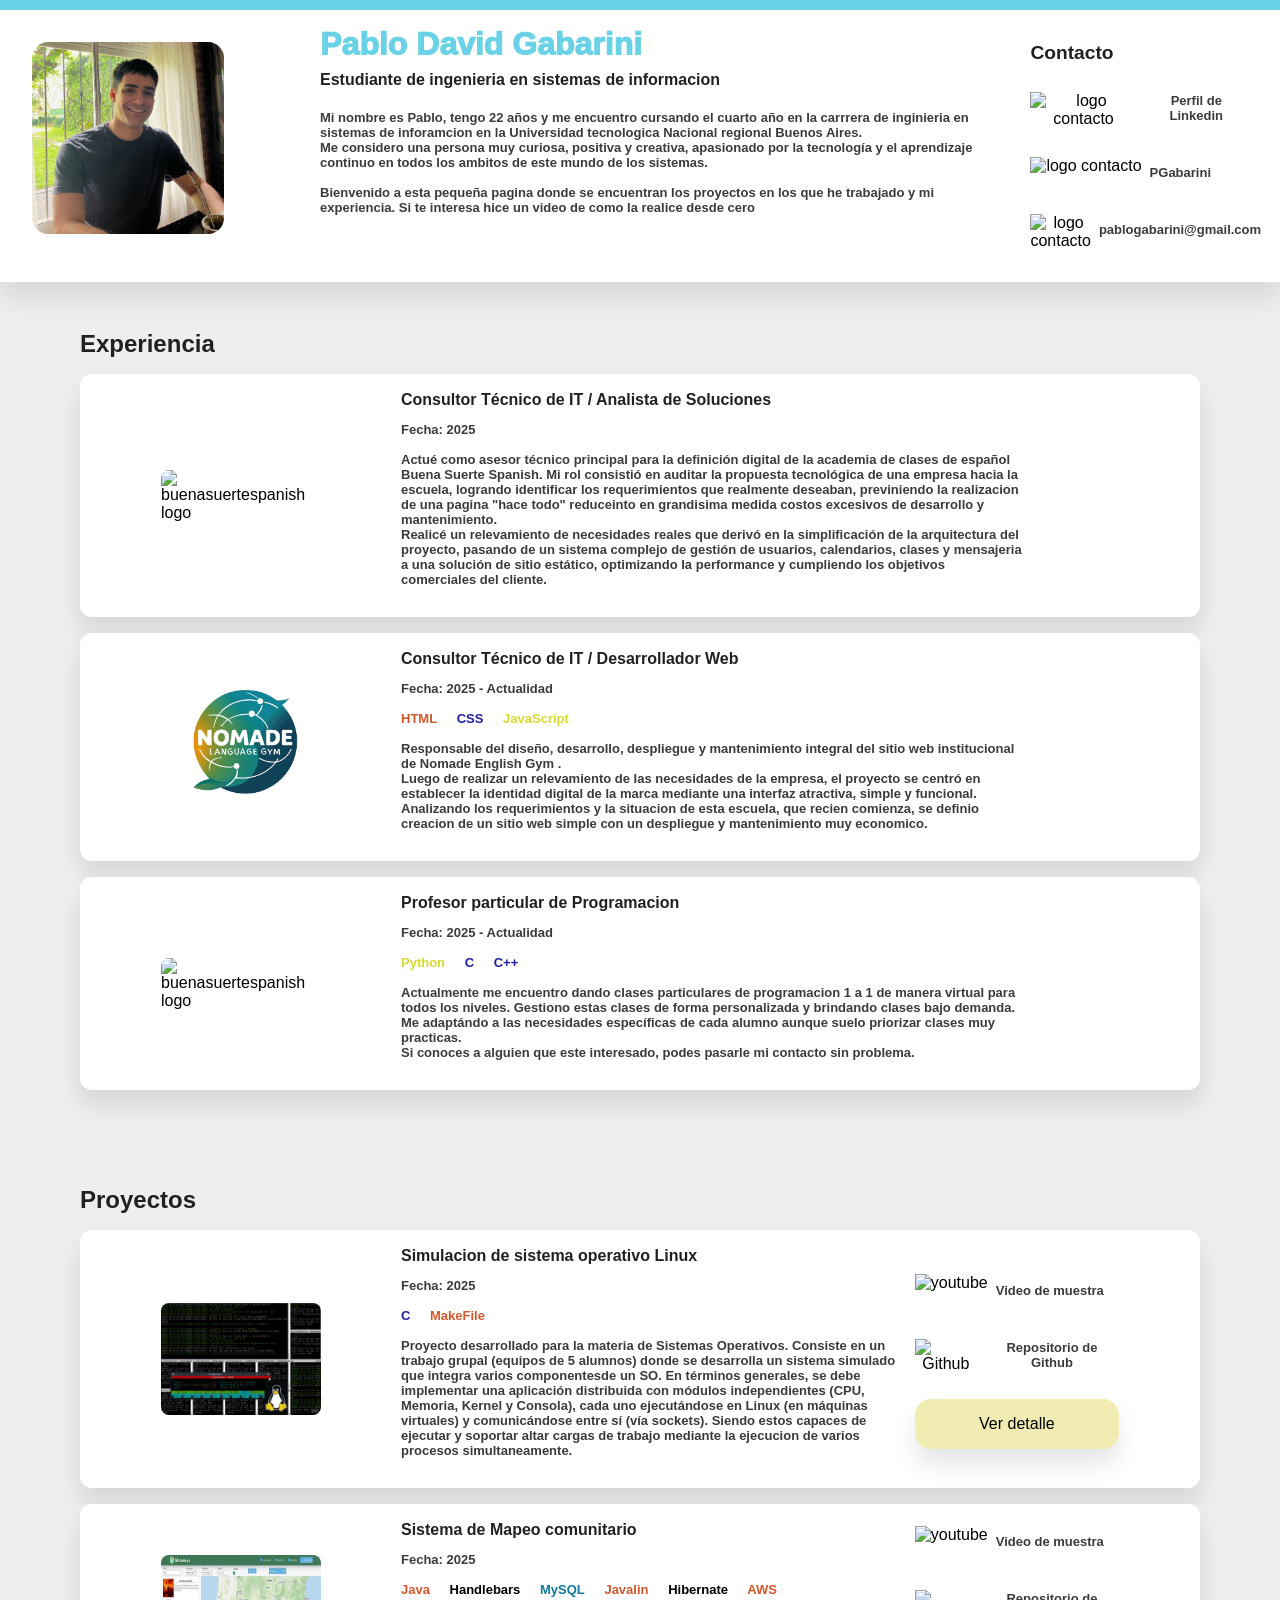
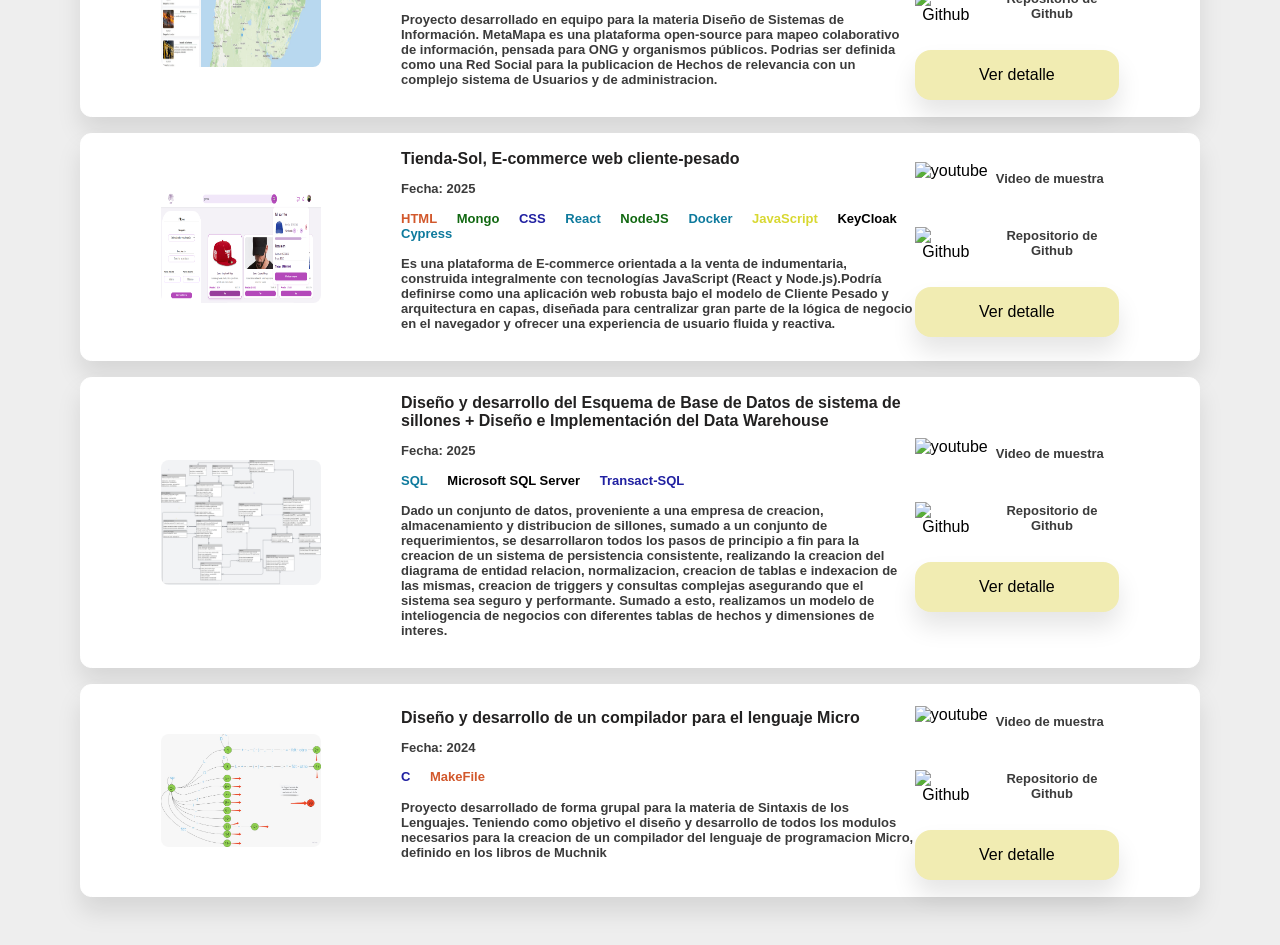
==== index.html @ 058bec2d "Mejora modal" ====
<!DOCTYPE html>
<html lang="es">

<head>
    <title>Pablo Gabarini personal page</title>
    <meta charset="UTF-8">
    <meta name="viewport" content="width=device-width, initial-scale=1.0">
    <link rel="stylesheet" href="css/global.css">
    <link rel="stylesheet" href="css/index.css">
    <script src="js/app.js"></script>
</head>
<body>

<header class="header">
    <div class="informacion-Personal">
        <div class="img-info-container">

            <div class="img-container">
                <img src="imagenes/perfil.jpeg" alt="Foto de perfil">
            </div>

            <div class="Nombre-descripcion">
                <h1>Pablo David Gabarini</h1>
                <h2>Estudiante de ingenieria en sistemas de informacion</h2>
                <p>
                    Mi nombre es Pablo, tengo 22 años y me encuentro cursando el
                    cuarto año en la carrrera de inginieria en
                    sistemas de inforamcion en la <a href="https://frba.utn.edu.ar/" target="_blank"><b>Universidad
                    tecnologica Nacional regional Buenos
                    Aires.</b></a> 
                    <br> 
                    Me considero una persona muy curiosa, positiva y creativa, 
                    apasionado por la tecnología y el aprendizaje continuo en todos los ambitos de este mundo de los sistemas.
                    <br><br>
                    Bienvenido a esta pequeña pagina donde se encuentran los proyectos en los que he trabajado y mi experiencia.
                    Si te interesa hice <a href="" target="_blank"><b>un video</b></a> de como la realice desde cero

                </p>
            </div>

        </div>


        <div class="contactos-container">
            <h2>Contacto</h2>
            <a class="contacto" href="https://www.linkedin.com/in/pablo-david-gabarini-304082324/" target="_blank">
                <img src="https://cdn-icons-png.flaticon.com/128/3536/3536505.png" alt="logo contacto">
                <p>Perfil de Linkedin</p>
            </a>

            <a class="contacto" href="https://github.com/PGabarini" target="_blank">
                <img src="https://cdn-icons-png.flaticon.com/128/5968/5968866.png" alt="logo contacto">
                <p>PGabarini</p>
            </a>

            <a class="contacto" href="">
                <img src="https://cdn-icons-png.flaticon.com/128/15047/15047587.png" alt="logo contacto">
                <p>pablogabarini@gmail.com</p>
            </a>

        </div>
    </div>
</header>

<main class="main-content">
    <section class="seccionPrincipal experiencia">
        <h1>Experiencia</h1>
        <div class="card experiencia">
            <div class="img-info-container">
                <div class="img-empresa">
                    <img src="https://buenasuertespanish.com/wp-content/uploads/2023/09/logo.fw_.png" alt="buenasuertespanish logo">
                </div>

                <div class="descripcion-container">
                    <h2>Consultor Técnico de IT / Analista de Soluciones</h2>
                    <p> Fecha: 2025
                        <br><br>
                        Actué como asesor técnico principal para la definición digital de la academia de clases de español 
                        <a href="https://buenasuertespanish.com/" target="_blank"><b>Buena Suerte Spanish. </b></a>
                        Mi rol consistió en auditar la propuesta tecnológica de una empresa hacia la escuela, logrando identificar los requerimientos
                        que realmente deseaban, previniendo la realizacion de una pagina "hace todo" reduceinto en grandisima medida
                        costos excesivos de desarrollo y mantenimiento.<br> Realicé un relevamiento de necesidades reales 
                        que derivó en la simplificación de la arquitectura del proyecto, pasando de un sistema complejo de gestión de usuarios,
                        calendarios, clases y mensajeria a una solución de sitio estático, optimizando la performance y cumpliendo los objetivos comerciales del cliente. 
                        </p>
                </div>
            </div>


        </div>

        <div class="card experiencia">
            <div class="img-info-container nomade">
                <div class="img-empresa nomade">
                    <img src="imagenes/nomadeLogo.png" alt="nomade logo">
                </div>

                <div class="descripcion-container">
                    <h2>Consultor Técnico de IT / Desarrollador Web</h2>
                    <p> Fecha: 2025 - Actualidad
                        <br><br>
                        <span class="tecnologia naranja" >HTML</span> <span class="tecnologia azul">CSS</span> <span class="tecnologia amarillo">JavaScript</span> 
                        <br><br>
                        Responsable del diseño, desarrollo, despliegue y mantenimiento integral del sitio web institucional de <a href="https://nomade-englishgym.netlify.app/" target="_blank"><b>Nomade English Gym </b></a>.
                        <br>
                        Luego de realizar un relevamiento de las necesidades de la empresa,
                        el proyecto se centró en establecer 
                        la identidad digital de la marca mediante una interfaz atractiva, simple y funcional. Analizando los requerimientos y la situacion
                        de esta escuela, que recien comienza, se definio
                        creacion de un sitio web simple con un despliegue y mantenimiento muy economico.
                        </p>
                </div>
            </div>

        </div>

        <div class="card experiencia">
            <div class="img-info-container">
                <div class="img-empresa">
                    <img src="https://img.freepik.com/free-vector/hand-drawn-black-teacher-clipart-illustration_23-2150923186.jpg?t=st=1767480767~exp=1767484367~hmac=d495eef5b57387b674dc934740d35c6336916a4f46887aaea78e13482804bb9d" alt="buenasuertespanish logo">
                </div>

                <div class="descripcion-container">
                    <h2>Profesor particular de Programacion</h2>
                    <p>Fecha: 2025 - Actualidad
                        <br><br>
                        <span class="tecnologia amarillo" >Python</span> <span  class="tecnologia azul">C</span> <span  class="tecnologia azul">C++</span> 
                        <br><br>
                        Actualmente me encuentro dando clases particulares de programacion 1 a 1 de manera virtual para todos los niveles.
                        Gestiono estas clases de forma personalizada y brindando clases bajo demanda. Me adaptándo a 
                        las necesidades específicas de cada alumno aunque suelo priorizar clases muy practicas.
                        <br>
                        Si conoces a alguien que este interesado, podes pasarle mi contacto sin problema.
                    </p>
                </div>
            </div>

        </div>
    </section>


    <section class="seccionPrincipal proyectos">
        <h1>Proyectos</h1>
        <div class="card ">
            <div class="img-info-container proyecto">
                <div class="img-empresa soo">
                    <img class="proyecto-img"  src="imagenes/soo.png" alt="soo logo">
                </div>

                <div class="descripcion-container">
                    <h2>Simulacion de sistema operativo Linux</h2>
                    <p>Fecha: 2025 
                        <br><br>
                        <span class="tecnologia azul" >C</span> <span  class="tecnologia naranja">MakeFile</span>
                        <br><br>
                        Proyecto desarrollado para la materia de Sistemas Operativos. Consiste en un trabajo grupal (equipos de 5 alumnos) 
                        donde se desarrolla un sistema simulado que integra varios componentesde un SO. En términos generales, 
                        se debe implementar una aplicación distribuida con módulos independientes (CPU, Memoria, Kernel y Consola),
                        cada uno ejecutándose en Linux (en máquinas virtuales) y comunicándose entre sí (vía sockets). Siendo estos capaces de ejecutar 
                        y soportar altar cargas de trabajo mediante la ejecucion de varios procesos simultaneamente.
                    </p>
                </div>
            </div>

            <div class="info-extra">

                <a class="contacto noListo">
                    <img src="https://cdn-icons-png.flaticon.com/128/3938/3938026.png" alt="youtube">
                    <p>Video de muestra</p>
                </a>

                <a class="contacto" href="https://github.com/PGabarini/Proyecto-de-Sistemas-Operativos" target="_blank">
                    <img src="https://cdn-icons-png.flaticon.com/128/5968/5968866.png" alt="Github">
                    <p>Repositorio de Github</p>
                </a>

                <a class="boton ver-mas" id="detalle-so">
                    Ver detalle
                </a>
            </div>
        </div>
        <div class="modal so" id="modal-so" >
            <div class="modal-contenedor">

                <div class="titulo-info">
                    <h1>Soo</h1>
                    <p>
                        Proyecto desarrollado en equipo para la materia Diseño de Sistemas de Información. 
                        MetaMapa es una plataforma open-source para mapeo colaborativo de información, pensada para ONG y organismos públicos.
                        Podrias ser definida como una Red Social para la publicacion de Hechos de relevancia con un complejo sistema de Usuarios y de administracion.
                    </p>
                </div>
                
                <div class="contactos-container integrantes">
                    <h2>Integrantes</h2>
                    <a class="contacto" href="https://www.linkedin.com/in/pablo-david-gabarini-304082324/" target="_blank">
                        <img src="https://cdn-icons-png.flaticon.com/128/3536/3536505.png" alt="logo contacto">
                        <p>Perfil de Linkedin</p>
                    </a>
                        <a class="contacto" href="https://www.linkedin.com/in/pablo-david-gabarini-304082324/" target="_blank">
                        <img src="https://cdn-icons-png.flaticon.com/128/3536/3536505.png" alt="logo contacto">
                        <p>Perfil de Linkedin</p>
                    </a>
                        <a class="contacto" href="https://www.linkedin.com/in/pablo-david-gabarini-304082324/" target="_blank">
                        <img src="https://cdn-icons-png.flaticon.com/128/3536/3536505.png" alt="logo contacto">
                        <p>Perfil de Linkedin</p>
                    </a>
                </div>    
            </div>
        </div>



        <div class="card ">
            <div class="img-info-container proyecto">
                <div class="img-empresa metamapa">
                    <img class="proyecto-img"  src="imagenes/metamapa.png" alt="metamapa logo">
                </div>

                <div class="descripcion-container">
                    <h2>Sistema de Mapeo comunitario</h2>
                    <p>Fecha: 2025 
                        <br><br>
                        <span class="tecnologia naranja" >Java</span> <span  class="tecnologia negro">Handlebars</span>
                        <span  class="tecnologia celeste">MySQL</span> <span  class="tecnologia naranja">Javalin</span>
                        <span  class="tecnologia negro">Hibernate</span> <span  class="tecnologia  naranja">AWS</span>
                        <br><br>
                        Proyecto desarrollado en equipo para la materia Diseño de Sistemas de Información. 
                        MetaMapa es una plataforma open-source para mapeo colaborativo de información, pensada para ONG y organismos públicos.
                        Podrias ser definida como una Red Social para la publicacion de Hechos de relevancia con un complejo sistema de Usuarios y de administracion.
                    </p>
                </div>
            </div>

            <div class="info-extra">

                <a class="contacto noListo">
                    <img src="https://cdn-icons-png.flaticon.com/128/3938/3938026.png" alt="youtube">
                    <p>Video de muestra</p>
                </a>

                <a class="contacto" href="https://github.com/PGabarini/Metamapa-Sistema-de-mapeo-comunitario" target="_blank">
                    <img src="https://cdn-icons-png.flaticon.com/128/5968/5968866.png" alt="Github">
                    <p>Repositorio de Github</p>
                </a>

                <a class="boton ver-mas" id="detalle-metamapa">
                    Ver detalle
                </a>
            </div>

        </div>
        <div class="modal metamapa" id="modal-metamapa" >
            <div class="modal-contenedor">

                <div class="titulo-info">
                    <h1>Sistema de Mapeo comunitario</h1>
                    <p>Mi aporte principal fue:</p>

                        <ul class="lista-puntos">
                            <li>Modelado del módulo de estadísticas basado en Domain-Driven Design...</li>
                            <li>Diseño conceptual del sistema y participación activa...</li>
                            <li>Implementación de vistas de estadísticas...</li>
                            <li>Diseño manual del esquema de autenticación...</li>
                            <li>Definición de rutas REST y criterios...</li>
                        </ul>
                </div>
                
                <div class="contactos-container integrantes">
                    <h2>Integrantes</h2>
                    <a class="contacto" href="https://www.linkedin.com/in/pablo-david-gabarini-304082324/" target="_blank">
                        <img src="https://cdn-icons-png.flaticon.com/128/3536/3536505.png" alt="logo contacto">
                        <p>Perfil de Linkedin</p>
                    </a>
                        <a class="contacto" href="https://www.linkedin.com/in/pablo-david-gabarini-304082324/" target="_blank">
                        <img src="https://cdn-icons-png.flaticon.com/128/3536/3536505.png" alt="logo contacto">
                        <p>Perfil de Linkedin</p>
                    </a>
                        <a class="contacto" href="https://www.linkedin.com/in/pablo-david-gabarini-304082324/" target="_blank">
                        <img src="https://cdn-icons-png.flaticon.com/128/3536/3536505.png" alt="logo contacto">
                        <p>Perfil de Linkedin</p>
                    </a>
                </div>    
            </div>
        </div>


        <div class="card ">
            <div class="img-info-container proyecto">
                <div class="img-empresa tiendasol">
                    <img class="proyecto-img"  src="imagenes/tiendasol.png" alt="tiendasol logo">
                </div>

                <div class="descripcion-container">
                    <h2>Tienda-Sol, E-commerce web cliente-pesado</h2>
                        <p>Fecha: 2025 
                        <br><br>
                        <span class="tecnologia naranja" >HTML</span> <span  class="tecnologia verde">Mongo</span>
                        <span  class="tecnologia azul">CSS</span> <span  class="tecnologia celeste">React</span>
                        <span  class="tecnologia verde">NodeJS</span> <span  class="tecnologia  celeste">Docker</span>
                        <span  class="tecnologia  amarillo">JavaScript</span> <span  class="tecnologia  negro">KeyCloak</span>
                        <span  class="tecnologia  celeste">Cypress</span>
                        <br><br>
                        Es una plataforma de E-commerce orientada a la venta de indumentaria, construida integralmente 
                        con tecnologías JavaScript (React y Node.js).Podría definirse como una aplicación web robusta bajo el 
                        modelo de Cliente Pesado y arquitectura en capas, diseñada para centralizar gran parte de la lógica de 
                        negocio en el navegador y ofrecer una experiencia de usuario fluida y reactiva.
                    </p>
                </div>
            </div>

            <div class="info-extra">

                <a class="contacto noListo">
                    <img src="https://cdn-icons-png.flaticon.com/128/3938/3938026.png" alt="youtube">
                    <p>Video de muestra</p>
                </a>

                <a class="contacto" href="https://github.com/PGabarini/Tienda-Sol-E-commerce" target="_blank">
                    <img src="https://cdn-icons-png.flaticon.com/128/5968/5968866.png" alt="Github">
                    <p>Repositorio de Github</p>
                </a>

                <a class="boton ver-mas" id="detalle-sol">
                    Ver detalle
                </a>
            </div>
        </div>
        <div class="modal sol" id="modal-sol" >
            <div class="modal-contenedor">

                <div class="titulo-info">
                    <h1>E-commerce</h1>
                    <p>
                        Proyecto desarrollado en equipo para la materia Diseño de Sistemas de Información. 
                        MetaMapa es una plataforma open-source para mapeo colaborativo de información, pensada para ONG y organismos públicos.
                        Podrias ser definida como una Red Social para la publicacion de Hechos de relevancia con un complejo sistema de Usuarios y de administracion.
                    </p>
                </div>
                
                <div class="contactos-container integrantes">
                    <h2>Integrantes</h2>
                    <a class="contacto" href="https://www.linkedin.com/in/pablo-david-gabarini-304082324/" target="_blank">
                        <img src="https://cdn-icons-png.flaticon.com/128/3536/3536505.png" alt="logo contacto">
                        <p>Perfil de Linkedin</p>
                    </a>
                        <a class="contacto" href="https://www.linkedin.com/in/pablo-david-gabarini-304082324/" target="_blank">
                        <img src="https://cdn-icons-png.flaticon.com/128/3536/3536505.png" alt="logo contacto">
                        <p>Perfil de Linkedin</p>
                    </a>
                        <a class="contacto" href="https://www.linkedin.com/in/pablo-david-gabarini-304082324/" target="_blank">
                        <img src="https://cdn-icons-png.flaticon.com/128/3536/3536505.png" alt="logo contacto">
                        <p>Perfil de Linkedin</p>
                    </a>
                </div>    
            </div>
        </div>




        <div class="card ">
            <div class="img-info-container proyecto">
                <div class="img-empresa sillonessql">
                    <img class="proyecto-img"  src="imagenes/sillonessql.jpg" alt="sillonessql logo">
                </div>

                <div class="descripcion-container">
                    <h2>Diseño y desarrollo del Esquema de Base de Datos de sistema de sillones + Diseño e Implementación del Data Warehouse</h2>
                    <p>Fecha: 2025 
                        <br><br>
                        <span class="tecnologia celeste" >SQL</span> <span  class="tecnologia negro">Microsoft SQL Server</span>
                        <span  class="tecnologia azul">Transact-SQL</span>
                        <br><br>
                        Dado un conjunto de datos, proveniente a una empresa de creacion, almacenamiento y distribucion de sillones,
                        sumado a un conjunto de requerimientos, se desarrollaron todos los pasos de principio a fin para la 
                        creacion de un sistema de persistencia consistente, realizando la creacion del diagrama de entidad relacion, 
                        normalizacion, creacion de tablas e indexacion de las mismas, creacion de triggers y consultas complejas
                        asegurando que el sistema sea seguro y performante. Sumado a esto, realizamos un modelo de inteliogencia
                        de negocios con diferentes tablas de hechos y dimensiones de interes.
                    </p>
                </div>
            </div>

            <div class="info-extra">

                <a class="contacto noListo">
                    <img src="https://cdn-icons-png.flaticon.com/128/3938/3938026.png" alt="youtube">
                    <p>Video de muestra</p>
                </a>

                <a class="contacto" href="https://github.com/PGabarini/Sistema-de-sillones" target="_blank">
                    <img src="https://cdn-icons-png.flaticon.com/128/5968/5968866.png" alt="Github">
                    <p>Repositorio de Github</p>
                </a>

                <a class="boton ver-mas" id="detalle-sql">
                    Ver detalle
                </a>
            </div>
        </div>
        <div class="modal sql" id="modal-sql" >
            <div class="modal-contenedor">

                <div class="titulo-info">
                    <h1>Sql</h1>
                    <p>
                        Proyecto desarrollado en equipo para la materia Diseño de Sistemas de Información. 
                        MetaMapa es una plataforma open-source para mapeo colaborativo de información, pensada para ONG y organismos públicos.
                        Podrias ser definida como una Red Social para la publicacion de Hechos de relevancia con un complejo sistema de Usuarios y de administracion.
                    </p>
                </div>
                
                <div class="contactos-container integrantes">
                    <h2>Integrantes</h2>
                    <a class="contacto" href="https://www.linkedin.com/in/pablo-david-gabarini-304082324/" target="_blank">
                        <img src="https://cdn-icons-png.flaticon.com/128/3536/3536505.png" alt="logo contacto">
                        <p>Perfil de Linkedin</p>
                    </a>
                        <a class="contacto" href="https://www.linkedin.com/in/pablo-david-gabarini-304082324/" target="_blank">
                        <img src="https://cdn-icons-png.flaticon.com/128/3536/3536505.png" alt="logo contacto">
                        <p>Perfil de Linkedin</p>
                    </a>
                        <a class="contacto" href="https://www.linkedin.com/in/pablo-david-gabarini-304082324/" target="_blank">
                        <img src="https://cdn-icons-png.flaticon.com/128/3536/3536505.png" alt="logo contacto">
                        <p>Perfil de Linkedin</p>
                    </a>
                </div>    
            </div>
        </div>





        <div class="card ">
            <div class="img-info-container proyecto">
                <div class="img-empresa micro">
                    <img class="proyecto-img" src="imagenes/micro.png" alt="micro logo">
                </div>

                <div class="descripcion-container">
                    <h2>Diseño y desarrollo de un compilador para el lenguaje Micro</h2>
                    <p>Fecha: 2024 
                        <br><br>
                        <span class="tecnologia azul" >C</span> <span  class="tecnologia naranja">MakeFile</span>
                        <br><br>
                        Proyecto desarrollado de forma grupal para la materia de Sintaxis de los Lenguajes.
                        Teniendo como objetivo el diseño y desarrollo de todos los modulos necesarios para la creacion 
                        de un compilador del lenguaje de programacion Micro, definido en los libros de Muchnik 
                    </p>
                </div>
            </div>

            <div class="info-extra">

                <a class="contacto noListo">
                    <img src="https://cdn-icons-png.flaticon.com/128/3938/3938026.png" alt="youtube">
                    <p>Video de muestra</p>
                </a>

                <a class="contacto" href="https://github.com/PGabarini/Compilador-de-Micro-en-C" target="_blank">
                    <img src="https://cdn-icons-png.flaticon.com/128/5968/5968866.png" alt="Github">
                    <p>Repositorio de Github</p>
                </a>

                <a class="boton ver-mas" id="detalle-micro">
                    Ver detalle
                </a>
            </div>
        </div>
        <div class="modal micro" id="modal-micro" >
            <div class="modal-contenedor">

                <div class="titulo-info">
                    <h1>Micro</h1>
                    <p>
                        Proyecto desarrollado en equipo para la materia Diseño de Sistemas de Información. 
                        MetaMapa es una plataforma open-source para mapeo colaborativo de información, pensada para ONG y organismos públicos.
                        Podrias ser definida como una Red Social para la publicacion de Hechos de relevancia con un complejo sistema de Usuarios y de administracion.
                    </p>
                </div>
                
                <div class="contactos-container integrantes">
                    <h2>Integrantes</h2>
                    <a class="contacto" href="https://www.linkedin.com/in/pablo-david-gabarini-304082324/" target="_blank">
                        <img src="https://cdn-icons-png.flaticon.com/128/3536/3536505.png" alt="logo contacto">
                        <p>Perfil de Linkedin</p>
                    </a>
                        <a class="contacto" href="https://www.linkedin.com/in/pablo-david-gabarini-304082324/" target="_blank">
                        <img src="https://cdn-icons-png.flaticon.com/128/3536/3536505.png" alt="logo contacto">
                        <p>Perfil de Linkedin</p>
                    </a>
                        <a class="contacto" href="https://www.linkedin.com/in/pablo-david-gabarini-304082324/" target="_blank">
                        <img src="https://cdn-icons-png.flaticon.com/128/3536/3536505.png" alt="logo contacto">
                        <p>Perfil de Linkedin</p>
                    </a>
                </div>    
            </div>
        </div>
        



        
    </section>
    <div id="mensajeNoListo">
        <img src="https://cdn-icons-png.flaticon.com/128/9841/9841569.png" alt="no listo img">
        <p>Este contenido todavia no esta disponible</p>
    </div>
</main>
</body>
</html>
---- css/global.css ----
:root{

    --color-principal:  #69d2e7;
    --color-secundario:  #aecbff;
    --color-acento:  #f1ecb2;
    --fondo-gris:  #eeeeee;

    --letra-negra:#222121;
    --letra-clara:#3b3b3b;

    font-family: "Segoe UI", "Roboto", Helvetica, Arial, sans-serif;
}

* {
    box-sizing: border-box;
}

body{
    margin: 0;
    padding: 0;
}

p,ul{
    font-size: small;
    font-weight: 600;
    color: var(--letra-clara);
}
h2{
    font-size: medium;
}

h1, h2, h3 {
    color: var(--letra-negra);
    margin: 0;
    font-weight: 700;
}

a {
    text-decoration: none;
    color: inherit;
    box-sizing: border-box;
    cursor: pointer;
}

.boton{
    cursor: pointer;
    padding: 1rem;
    background-color: var(--color-acento);
    box-shadow: 0 15px 25px rgba(0,0,0,0.1);
    border-radius: 1rem;
    display: flex;
    justify-content: center;
    text-align: center;
    align-items: center;
}

.boton:hover , a:hover{
    transform: scale(1.03,1.03);
}

#mensajeNoListo{
    display: none;
    width: 35%;
    position: fixed;
    top: 50%;
    left: 50%;
    transform: translate(-50%,-50%);
    background-color: white;
    padding: 1rem;
    border-radius: 1.5rem;
    z-index: 1000;
    justify-content: center;
    align-items: center;
    text-align: center;
    flex-direction: row;
    gap: 2rem;
    border: 1px solid black;
    box-shadow: 0 15px 25px rgba(0,0,0,0.1);
}

#mensajeNoListo p{
    font-size: medium;
}

#mensajeNoListo img{
    height: 4rem;
    width: auto;
}

.naranja{
    color: rgb(210, 88, 44);
}

.azul{
    color: rgb(32, 32, 161);
}

.amarillo{
    color: rgb(216, 216, 49);
}

.verde{
    color: rgb(17, 104, 17);
}

.celeste{
    color: rgb(14, 122, 157);
}

.negro{
    color: black;
}

.lista-puntos {
    list-style: none; 
    padding-left: 0;
    margin-top: 10px;
}

.lista-puntos li {
    position: relative;     
    padding-left: 1.2rem;    
    margin-bottom: 0.5rem;   
    line-height: 1.5;        
}


.lista-puntos li::before {
    content: '';
    position: absolute;
    left: 0;
    top: 0.6rem; 
    width: 0.4rem;  
    height: 0.4rem; 
    border-radius: 50%;
    background-color: var(--color-principal);
}
---- css/index.css ----
.informacion-Personal{
    width: 100%;
    height: auto;
    display: flex;
    flex-direction: row;
    justify-content: space-around;
    background-color: white;
    align-items: flex-start;
    padding: 1rem;
    position: relative;
    box-shadow: 0 15px 25px rgba(0,0,0,0.1);
    border-top: 10px solid var(--color-principal);
    gap: 1rem;

}

.informacion-Personal h1{
    font-weight: 1000;
    color: var(--color-principal);
}

.img-info-container{
    width: 90%;
    display: flex;
    flex-direction: row;
    gap: 5rem;
    height: auto;

}

.img-container{
    padding: 1rem;

}

.img-container img{
    height: auto;
    width: 12rem;
    border-radius: 1rem;
}

.Nombre-descripcion{
    display: flex;
    align-items: start;
    flex-direction: column;
    gap: 0.5rem;
}

.contactos-container{
    display: flex;
    flex-direction: column;
    justify-content: flex-start;
    border-radius: 0.7rem;
    padding: 1rem;
    gap: 1rem;
    width: 20%;
}

.contactos-container h2{
    font-size: larger;
    font-weight: 900;
}

.contacto{
    display: flex;
    flex-direction: row;
    gap: 0.5rem;
    text-align: center;
    align-items: center;
}

.contacto img{
    height: 2rem;
}


.tecnologia{
    padding: 0.4rem;
    padding-left: 0;
    padding-right: 1rem;
    border-radius: 1rem;
}

.seccionPrincipal{
    padding: 3rem;
    padding-left: 5rem;
    padding-right: 5rem;
    width: 100%;
    background-color: var(--fondo-gris);
    display: flex;
    flex-direction: column;
    gap: 1rem;
}

.card{
    display: flex;
    flex-direction: row;
    justify-content: space-between;
    border-radius: 0.7rem;
    background-color: white;
    padding: 1rem;
    padding-left: 5rem;
    padding-right: 5rem;
    box-shadow: 0 15px 25px rgba(0,0,0,0.1);
    align-items: center;
    min-height: 10rem;
    border: 0.7px solid white;
}

.card:hover{
    transform: scale(1,1);
    border: 0.7px solid var(--letra-negra);
}

.img-empresa img{
    width: 10rem;
    height: auto;
    border-radius: 0.5rem;
}
.info-extra{
    display: flex;
    justify-content: space-around;
    flex-direction: column;
    gap: 1rem;
}

/*Experiencia*/

.boton.ver-mas{
    height: 40%;
}

.img-empresa{
    display: flex;
    align-items: center;
    justify-content: center;
    height: auto;
}

.img-info-container.nomade{
    align-items: center;
}

.img-empresa.nomade {
    height: 7rem;
}

.img-empresa.nomade img{
   overflow-y: hidden;

}

/*Poryectos*/

.proyecto-img{
    
    min-height: 7rem;
}

.img-info-container.proyecto{
    width: 80%;
}

/*Modales*/
.modal{
    display: none;
    width: 100%;
    height: 100%;
    align-items: center;
    justify-content: center;
    background-color: rgba(0, 0, 0, 0.563);
    position: fixed;
    top: 50%;
    left: 50%;
        transform: translate(-50%,-50%);
    z-index: 1000;
}

.modal-contenedor{
    position: fixed;
    top: 50%;
    left: 50%;
    transform: translate(-50%,-50%);
    z-index: 1001;
    width: 65%;
    height: auto;
    background-color: white;

    display: flex;

    flex-direction: row;
    padding: 2rem;
    border-radius: 1rem;
    box-shadow: 0 15px 25px rgba(0,0,0,0.1);
}

.titulo-info{
    width: 80%;
}

.titulo-info h1{
    font-size: 2rem;
    font-weight: 900;
}

.integrantes{
    width: 20%;
    gap: 0.5rem;
    padding-top: 0;
}
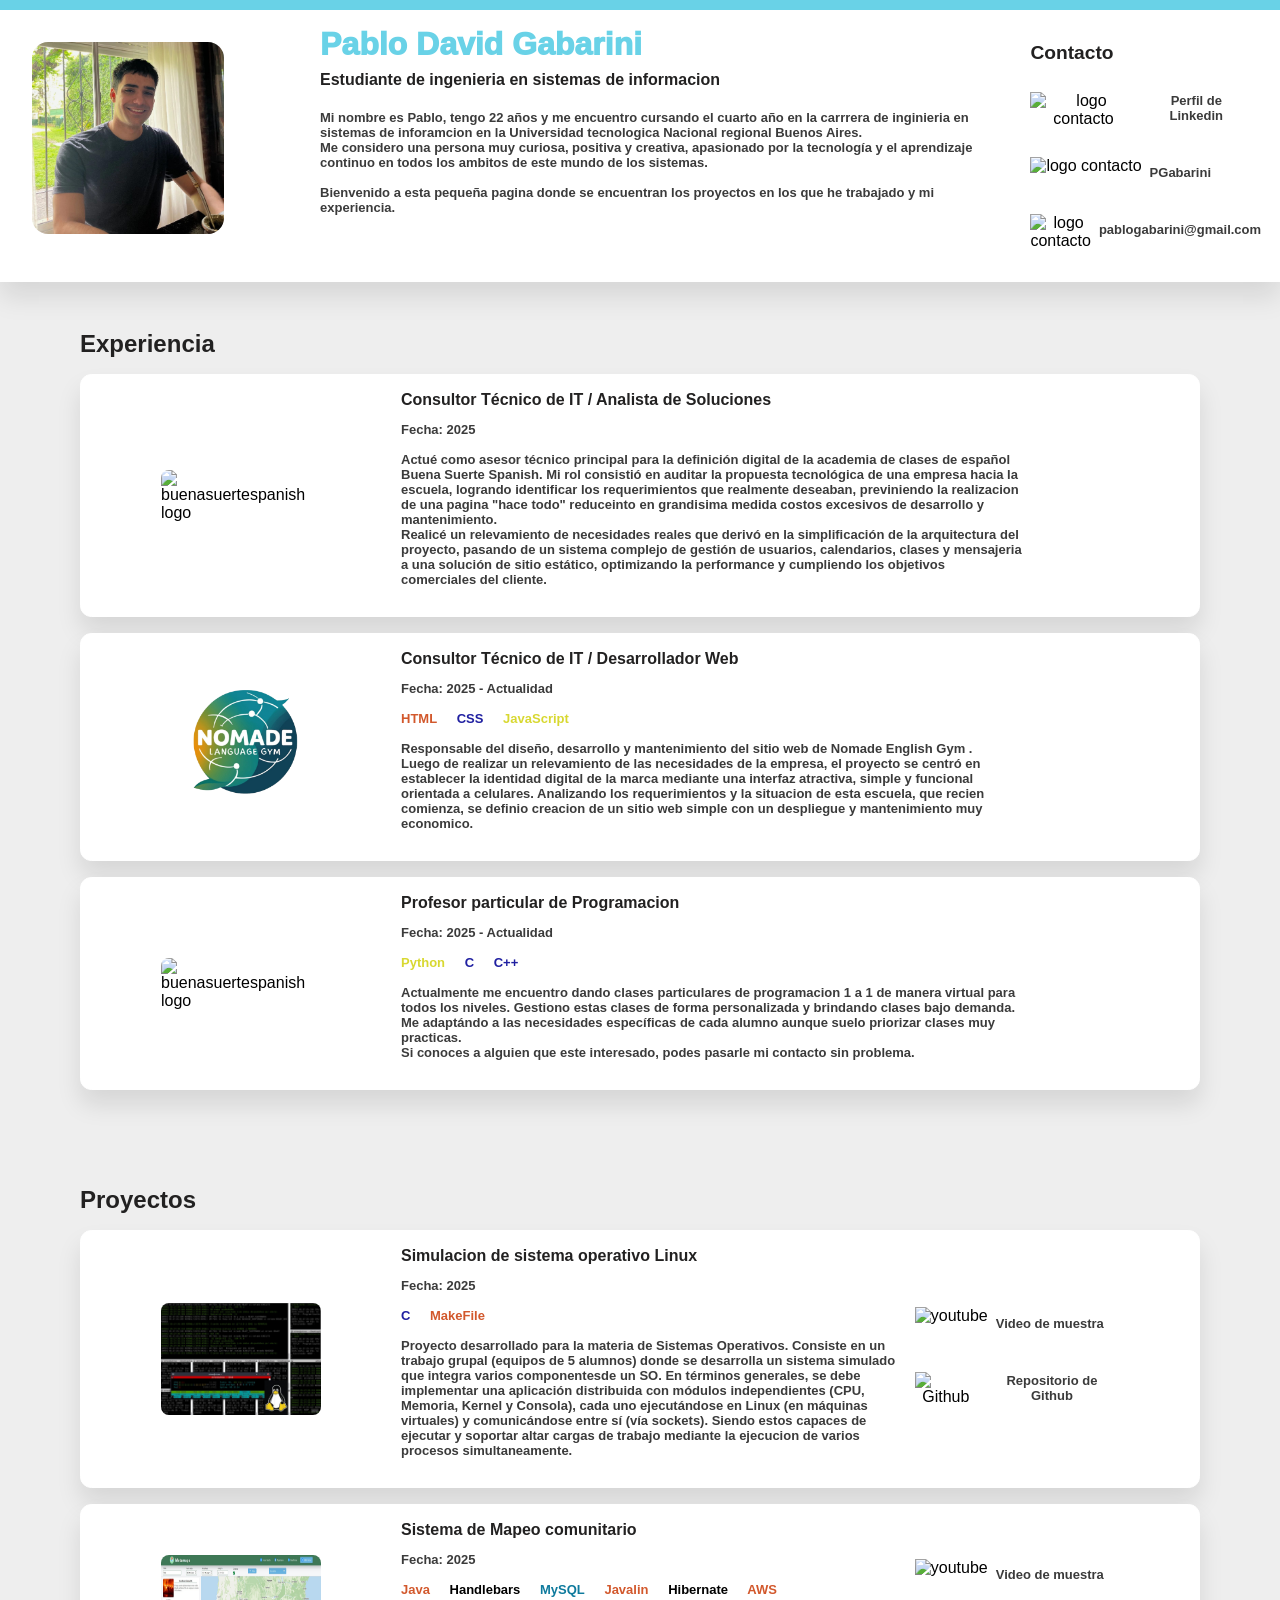
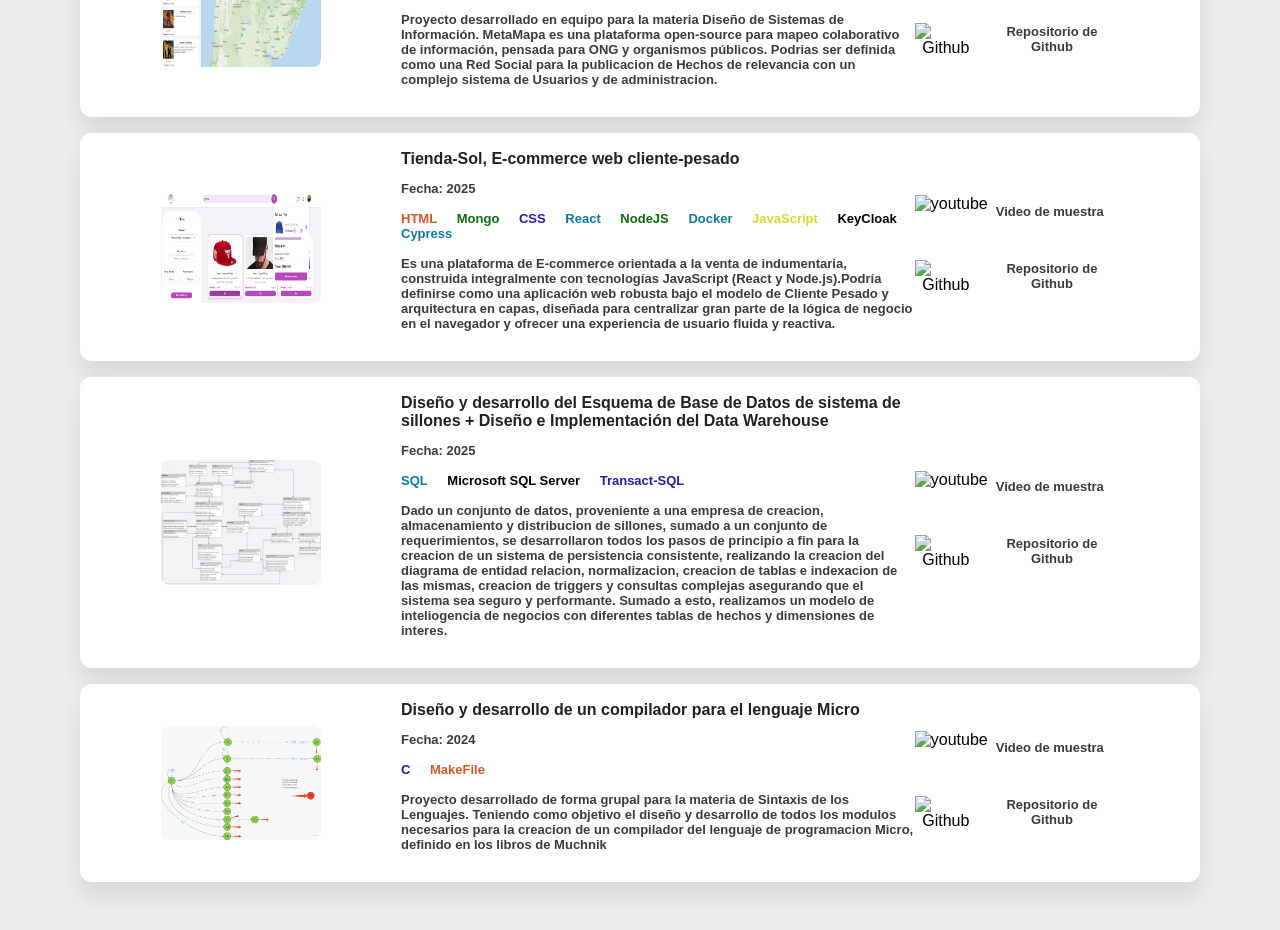
==== commit 48be0801: "Mejora visual" ====
--- a/index.html
+++ b/index.html
@@ -2,8 +2,9 @@
 <html lang="es">
 
 <head>
-    <title>Pablo Gabarini personal page</title>
+    <title>Pablo David Gabarini</title>
     <meta charset="UTF-8">
+    <link rel="icon" href="imagenes/utn.png" type="image/png">
     <meta name="viewport" content="width=device-width, initial-scale=1.0">
     <link rel="stylesheet" href="css/global.css">
     <link rel="stylesheet" href="css/index.css">
@@ -33,8 +34,7 @@
                     apasionado por la tecnología y el aprendizaje continuo en todos los ambitos de este mundo de los sistemas.
                     <br><br>
                     Bienvenido a esta pequeña pagina donde se encuentran los proyectos en los que he trabajado y mi experiencia.
-                    Si te interesa hice <a href="" target="_blank"><b>un video</b></a> de como la realice desde cero
-
+                    
                 </p>
             </div>
 
@@ -53,10 +53,10 @@
                 <p>PGabarini</p>
             </a>
 
-            <a class="contacto" href="">
+            <div class="contacto gmail" href="">
                 <img src="https://cdn-icons-png.flaticon.com/128/15047/15047587.png" alt="logo contacto">
                 <p>pablogabarini@gmail.com</p>
-            </a>
+            </div>
 
         </div>
     </div>
@@ -101,11 +101,11 @@
                         <br><br>
                         <span class="tecnologia naranja" >HTML</span> <span class="tecnologia azul">CSS</span> <span class="tecnologia amarillo">JavaScript</span> 
                         <br><br>
-                        Responsable del diseño, desarrollo, despliegue y mantenimiento integral del sitio web institucional de <a href="https://nomade-englishgym.netlify.app/" target="_blank"><b>Nomade English Gym </b></a>.
+                        Responsable del diseño, desarrollo y mantenimiento del sitio web de <a href="https://nomade-englishgym.netlify.app/" target="_blank"><b>Nomade English Gym </b></a>.
                         <br>
                         Luego de realizar un relevamiento de las necesidades de la empresa,
                         el proyecto se centró en establecer 
-                        la identidad digital de la marca mediante una interfaz atractiva, simple y funcional. Analizando los requerimientos y la situacion
+                        la identidad digital de la marca mediante una interfaz atractiva, simple y funcional orientada a celulares. Analizando los requerimientos y la situacion
                         de esta escuela, que recien comienza, se definio
                         creacion de un sitio web simple con un despliegue y mantenimiento muy economico.
                         </p>
--- a/css/index.css
+++ b/css/index.css
@@ -67,6 +67,13 @@
     gap: 0.5rem;
     text-align: center;
     align-items: center;
+}
+
+.contacto.gmail{
+    cursor:default;
+}
+.contacto.gmail:hover{
+    transform: scale(1,1);
 }
 
 .contacto img{
@@ -127,6 +134,7 @@
 /*Experiencia*/
 
 .boton.ver-mas{
+    display: none;
     height: 40%;
 }
 
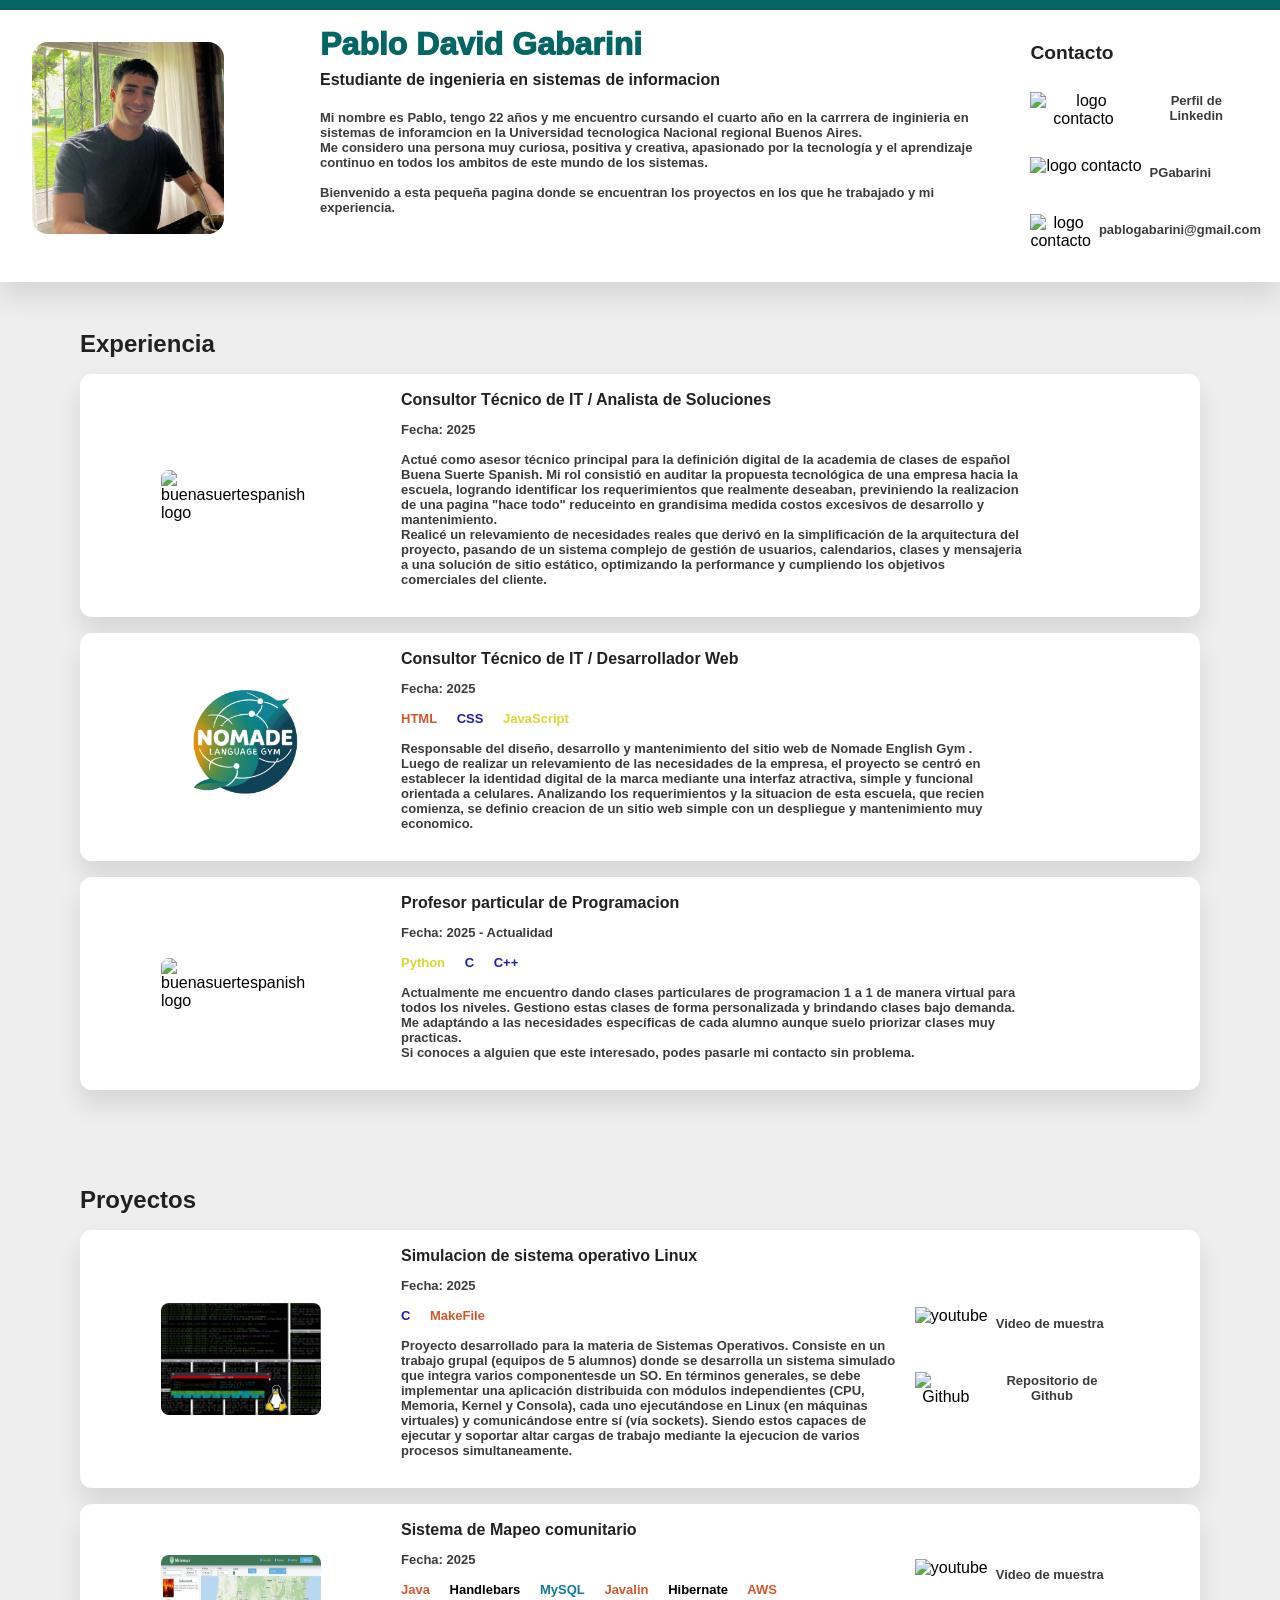
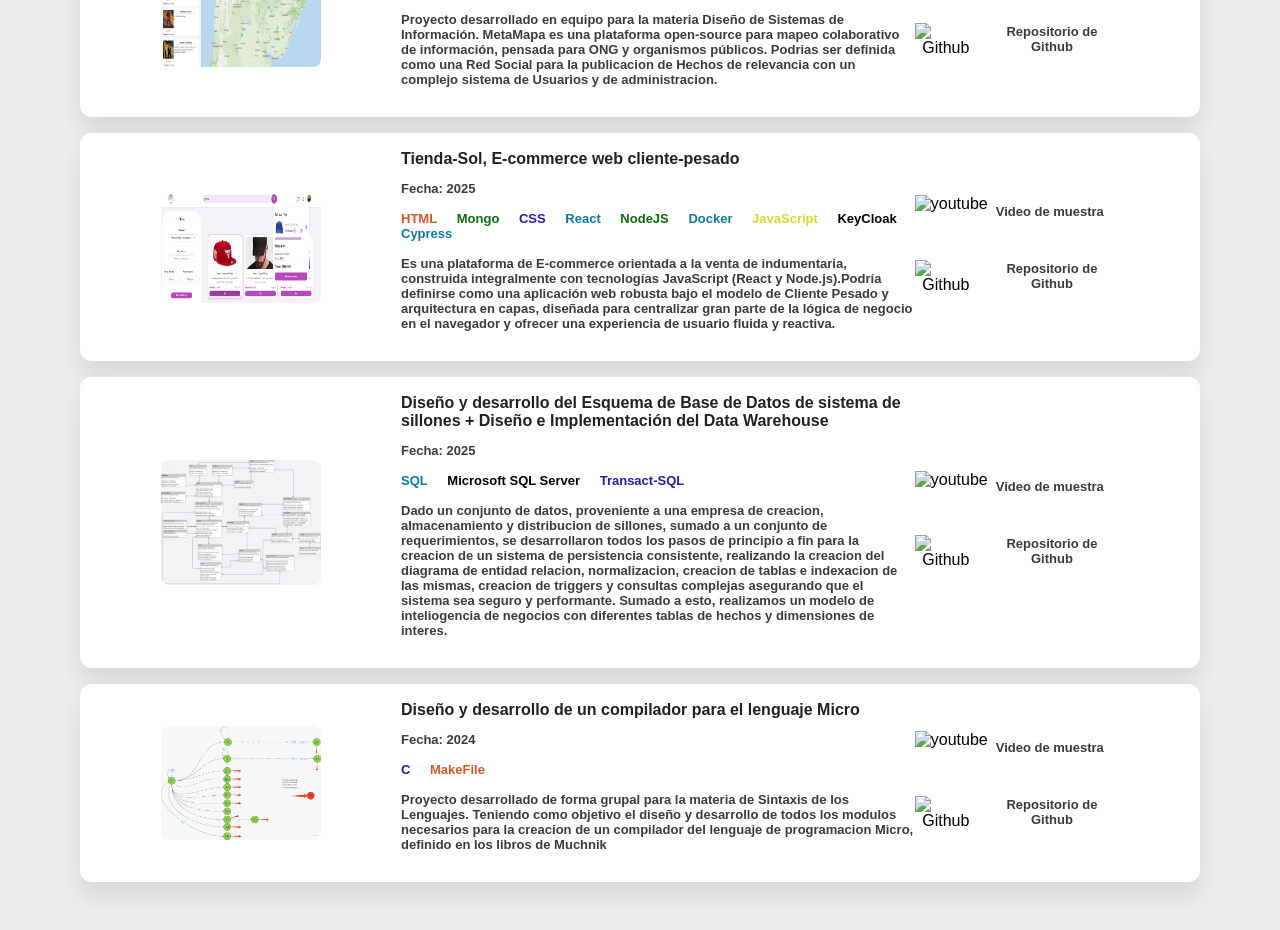
==== commit 0812d775: "Actualizo fechas" ====
--- a/index.html
+++ b/index.html
@@ -97,7 +97,7 @@
 
                 <div class="descripcion-container">
                     <h2>Consultor Técnico de IT / Desarrollador Web</h2>
-                    <p> Fecha: 2025 - Actualidad
+                    <p> Fecha: 2025 
                         <br><br>
                         <span class="tecnologia naranja" >HTML</span> <span class="tecnologia azul">CSS</span> <span class="tecnologia amarillo">JavaScript</span> 
                         <br><br>
--- a/css/global.css
+++ b/css/global.css
@@ -1,6 +1,6 @@
 :root{
 
-    --color-principal:  #69d2e7;
+    --color-principal: #036564;
     --color-secundario:  #aecbff;
     --color-acento:  #f1ecb2;
     --fondo-gris:  #eeeeee;
@@ -134,4 +134,10 @@
     height: 0.4rem; 
     border-radius: 50%;
     background-color: var(--color-principal);
+}
+
+@media(max-width:900px){
+    #mensajeNoListo{
+        width: 80%;
+    }
 }
--- a/css/index.css
+++ b/css/index.css
@@ -217,3 +217,34 @@
     padding-top: 0;
 }
 
+
+@media (max-width: 900px){
+
+    .img-container {
+        display: flex;
+    align-items: center;
+    justify-content: center;
+}
+
+    .seccionPrincipal{
+        padding: 0.6rem;
+        padding-left: 1.2rem;
+        padding-right: 1.2rem;
+    }
+    .card{
+        flex-direction: column;
+        width: 100%;
+        padding: 0.3rem;
+        padding-top: 1rem;
+    }
+
+    .img-info-container{
+        flex-direction: column;
+        gap: 1rem;
+    }
+
+    .informacion-Personal{
+        flex-direction: column;
+        justify-content: center;
+    }
+}
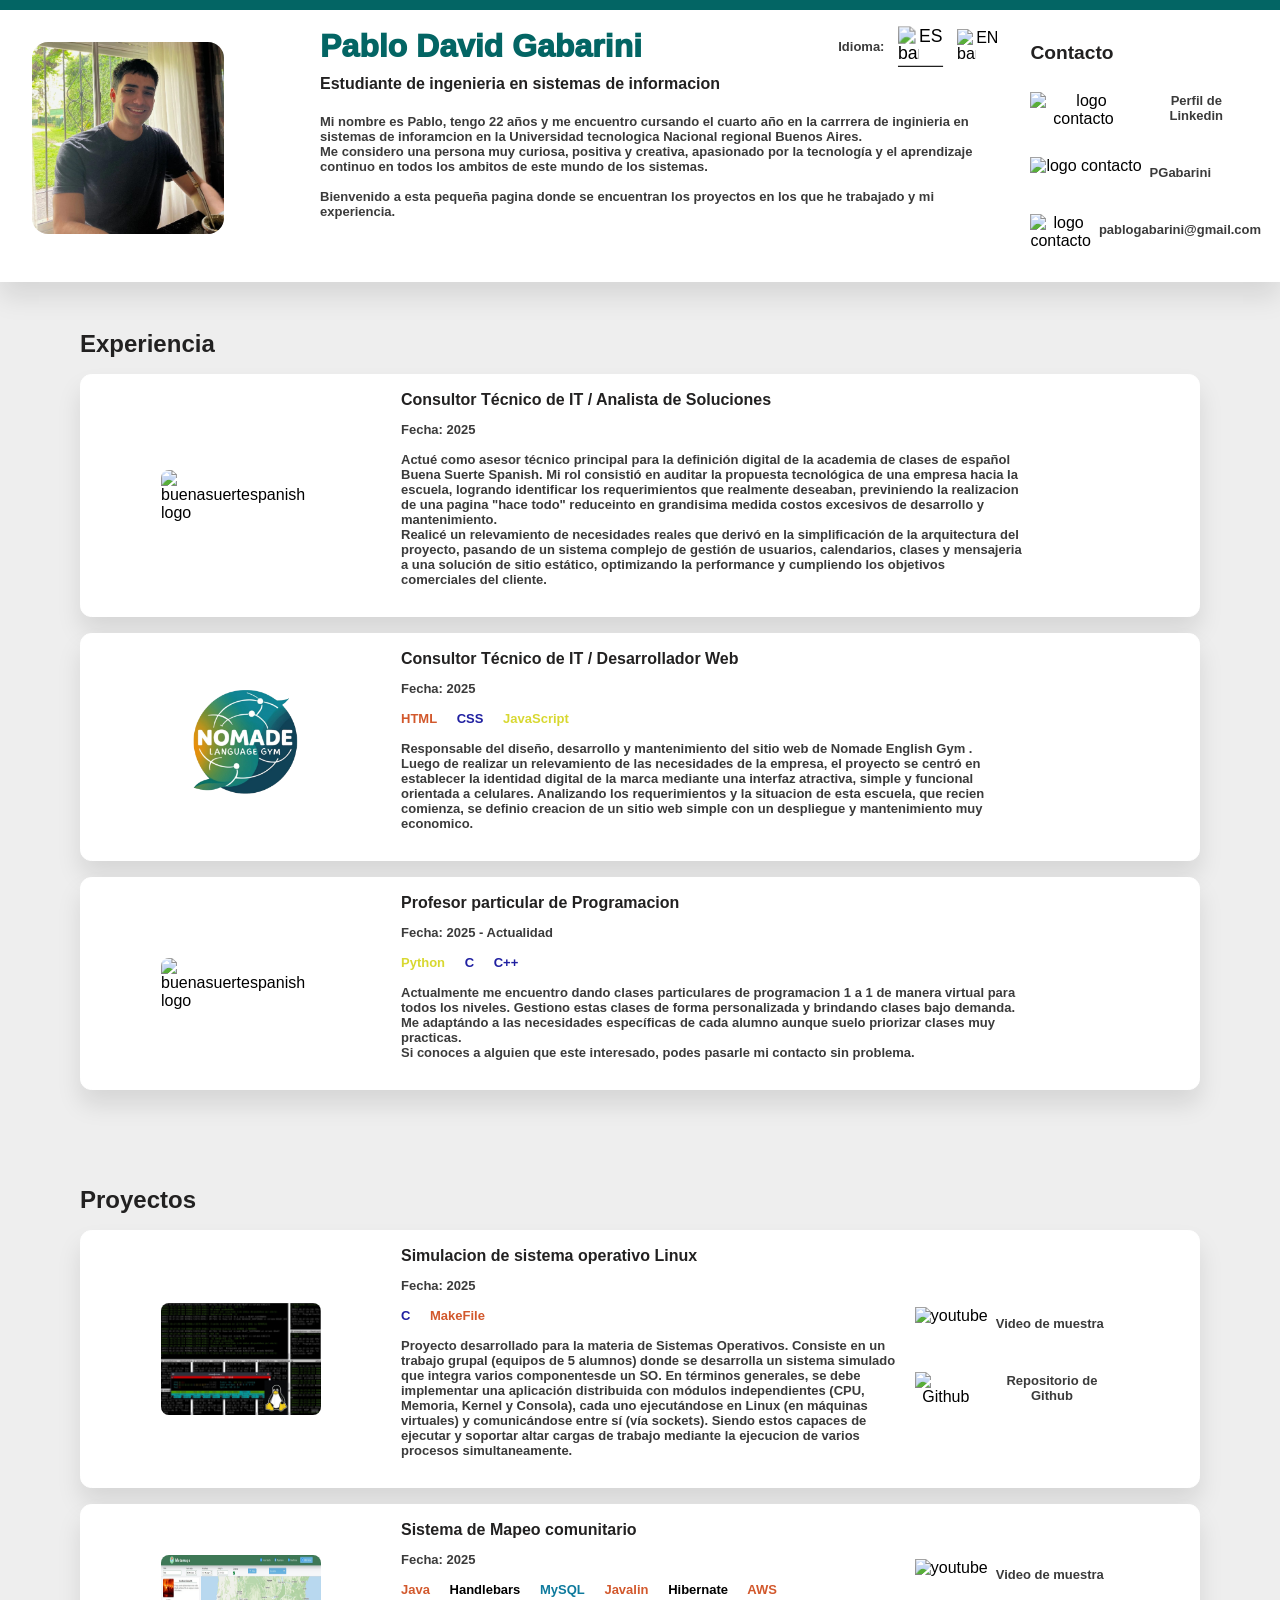
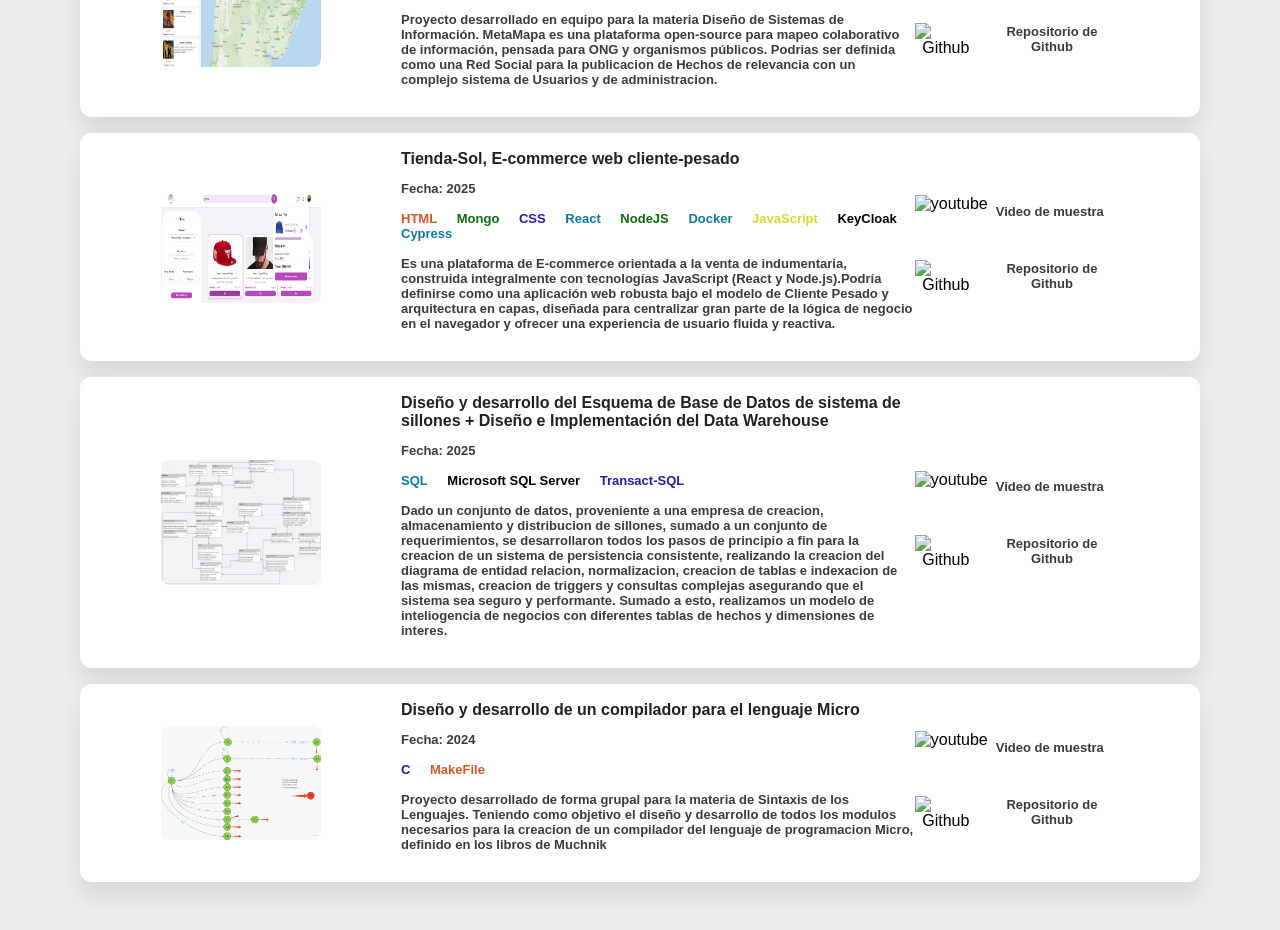
==== commit 74feb7b4: "Agrego pagina en ingles" ====
--- a/index.html
+++ b/index.html
@@ -21,7 +21,26 @@
             </div>
 
             <div class="Nombre-descripcion">
-                <h1>Pablo David Gabarini</h1>
+                <div class="nombre-idioma">
+                    <h1>Pablo David Gabarini</h1>
+                    <div class="idioma">
+                        <p><b>Idioma: </b></p>
+                        <div class="language-switch">
+                            <div class="bandera activado">
+                                <a href="index.html">
+                                <img src="https://cdn-icons-png.flaticon.com/128/197/197593.png" alt="banderaespana">
+                                ES</a>
+                            </div>
+
+                            
+                            <div class="bandera">
+                                <a href="index.en.html" ><img src="https://cdn-icons-png.flaticon.com/128/9906/9906532.png" alt="banderainglaterra">
+                                EN</a>
+                            </div>
+                        </div>
+                    </div>
+                </div>
+                
                 <h2>Estudiante de ingenieria en sistemas de informacion</h2>
                 <p>
                     Mi nombre es Pablo, tengo 22 años y me encuentro cursando el
@@ -499,10 +518,6 @@
             </div>
         </div>
         
-
-
-
-        
     </section>
     <div id="mensajeNoListo">
         <img src="https://cdn-icons-png.flaticon.com/128/9841/9841569.png" alt="no listo img">
--- a/css/index.css
+++ b/css/index.css
@@ -217,6 +217,47 @@
     padding-top: 0;
 }
 
+.nombre-idioma{
+    display: flex;
+    flex-direction: row;
+    width: 100%;
+    align-items: center;
+    justify-content: space-between;
+    
+}
+
+.idioma{
+    display: flex;
+    flex-direction: row;
+    align-items: center;
+    justify-content: center;
+    gap: 1rem;
+}
+
+
+.language-switch{
+    display: flex;
+    flex-direction: row;
+    justify-content: center;
+    align-items: center;
+    gap: 1rem;
+}
+
+.activado{
+    transform: scale(1.1,1.1);
+    border-bottom: 1px solid black;
+}
+
+.bandera a{
+    display: flex;
+    flex-direction: row;
+    padding-bottom: 0.1rem;
+}
+
+.bandera img{
+    width: 1.2rem;
+    height: auto;
+}
 
 @media (max-width: 900px){
 
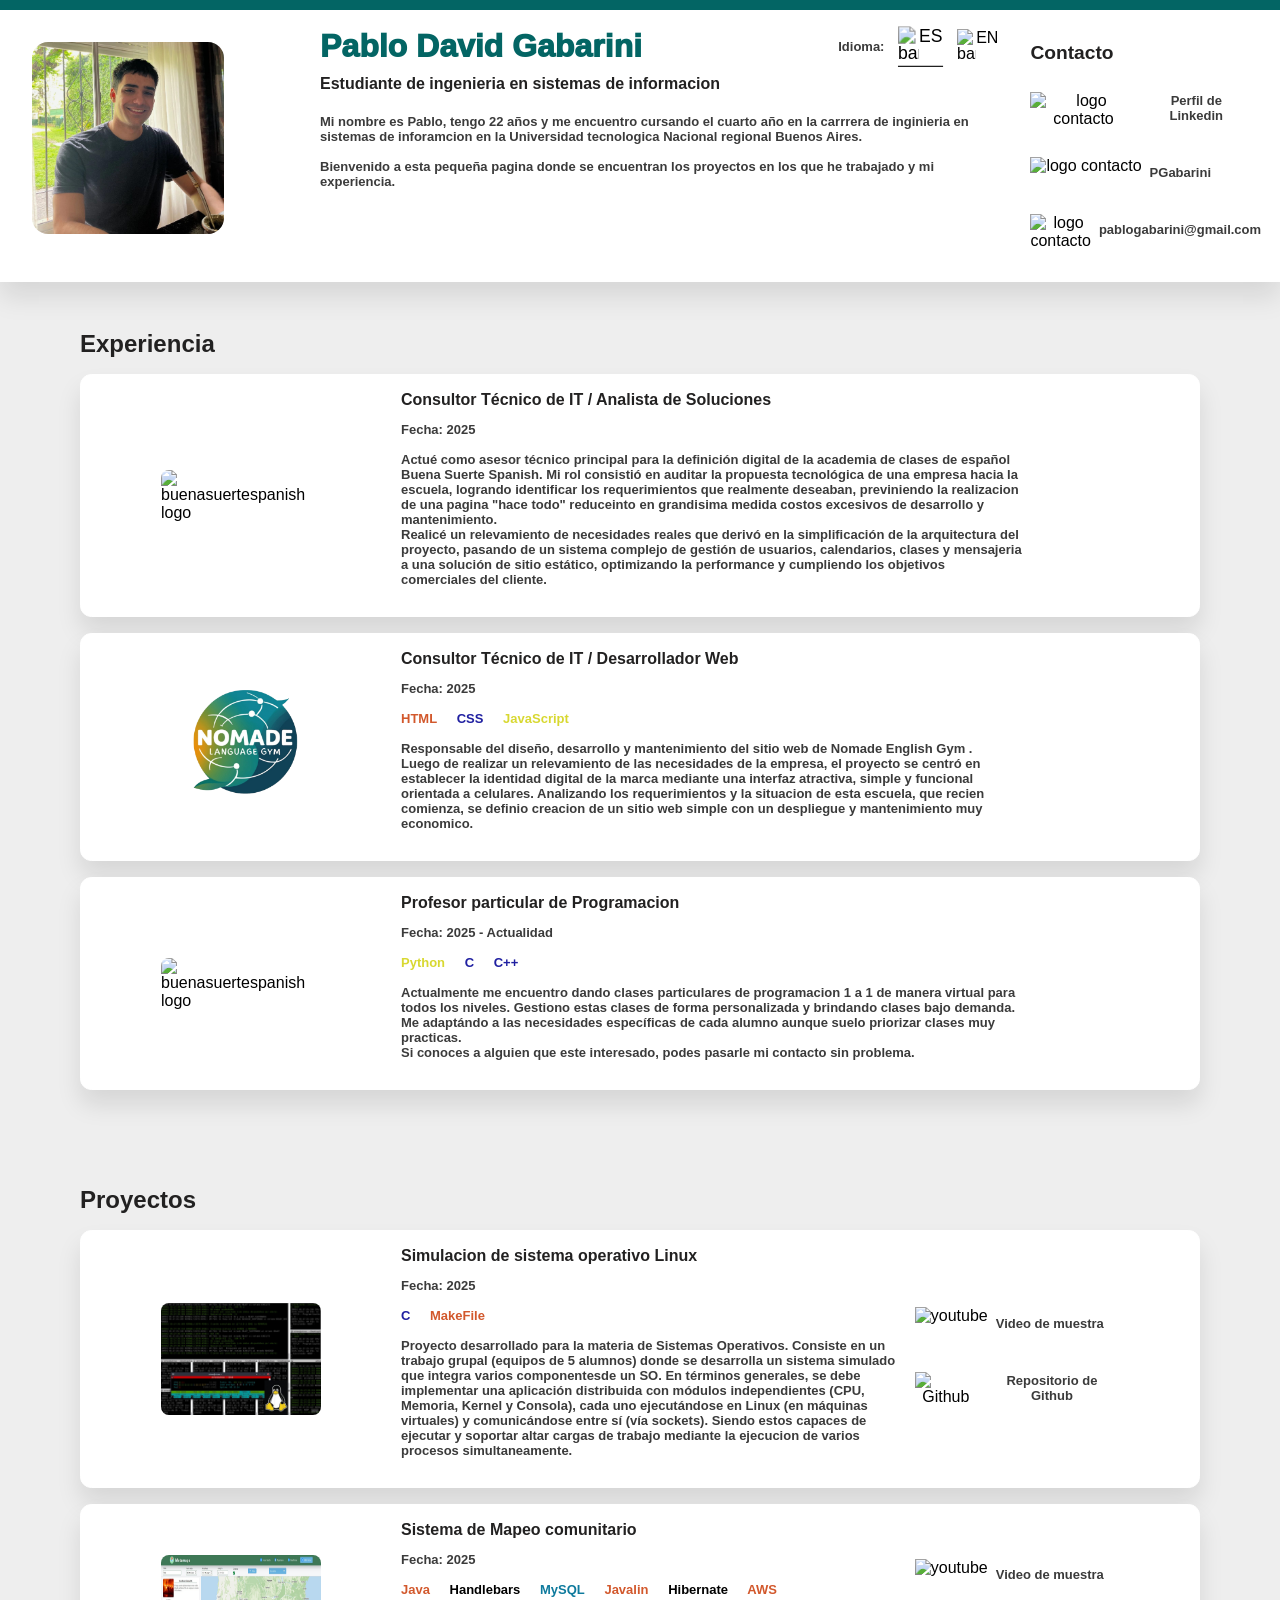
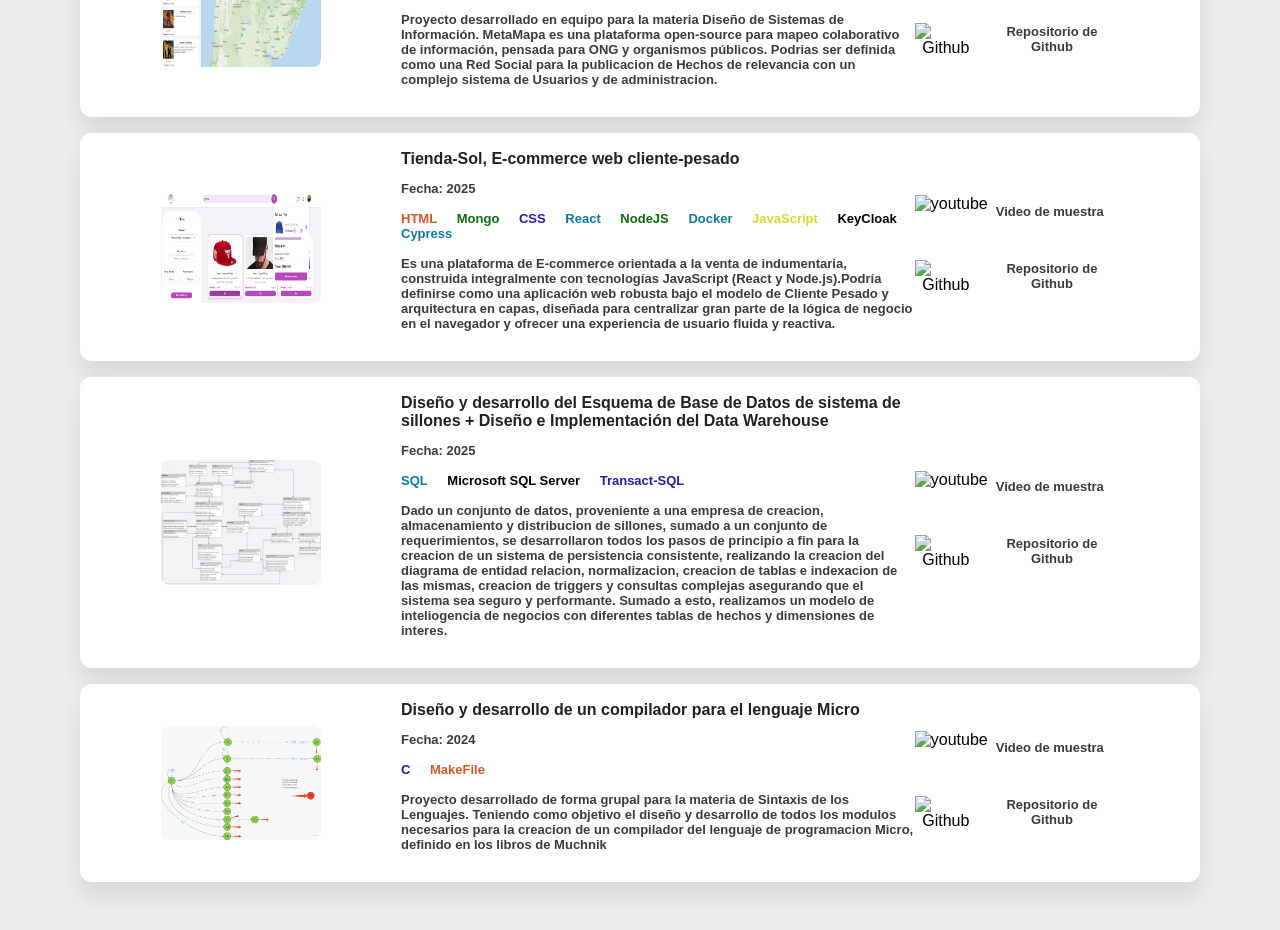
==== commit 9453c8da: "cambio presentacion" ====
--- a/index.html
+++ b/index.html
@@ -2,7 +2,7 @@
 <html lang="es">
 
 <head>
-    <title>Pablo David Gabarini</title>
+    <title>Pablo Gabarini página personal</title>
     <meta charset="UTF-8">
     <link rel="icon" href="imagenes/utn.png" type="image/png">
     <meta name="viewport" content="width=device-width, initial-scale=1.0">
@@ -48,9 +48,6 @@
                     sistemas de inforamcion en la <a href="https://frba.utn.edu.ar/" target="_blank"><b>Universidad
                     tecnologica Nacional regional Buenos
                     Aires.</b></a> 
-                    <br> 
-                    Me considero una persona muy curiosa, positiva y creativa, 
-                    apasionado por la tecnología y el aprendizaje continuo en todos los ambitos de este mundo de los sistemas.
                     <br><br>
                     Bienvenido a esta pequeña pagina donde se encuentran los proyectos en los que he trabajado y mi experiencia.
                     
--- a/css/index.css
+++ b/css/index.css
@@ -261,6 +261,11 @@
 
 @media (max-width: 900px){
 
+    .idioma{
+        flex-direction: column;
+        gap: 0;
+    }
+
     .img-container {
         display: flex;
     align-items: center;
@@ -282,10 +287,22 @@
     .img-info-container{
         flex-direction: column;
         gap: 1rem;
+        width: 95%;
     }
 
     .informacion-Personal{
         flex-direction: column;
         justify-content: center;
+        align-items: center;
+        
+    }
+    .contactos-container{
+    
+        flex-wrap: wrap;
+        width: 100%;
+    }
+
+    .contacto{
+        width: auto;
     }
 }
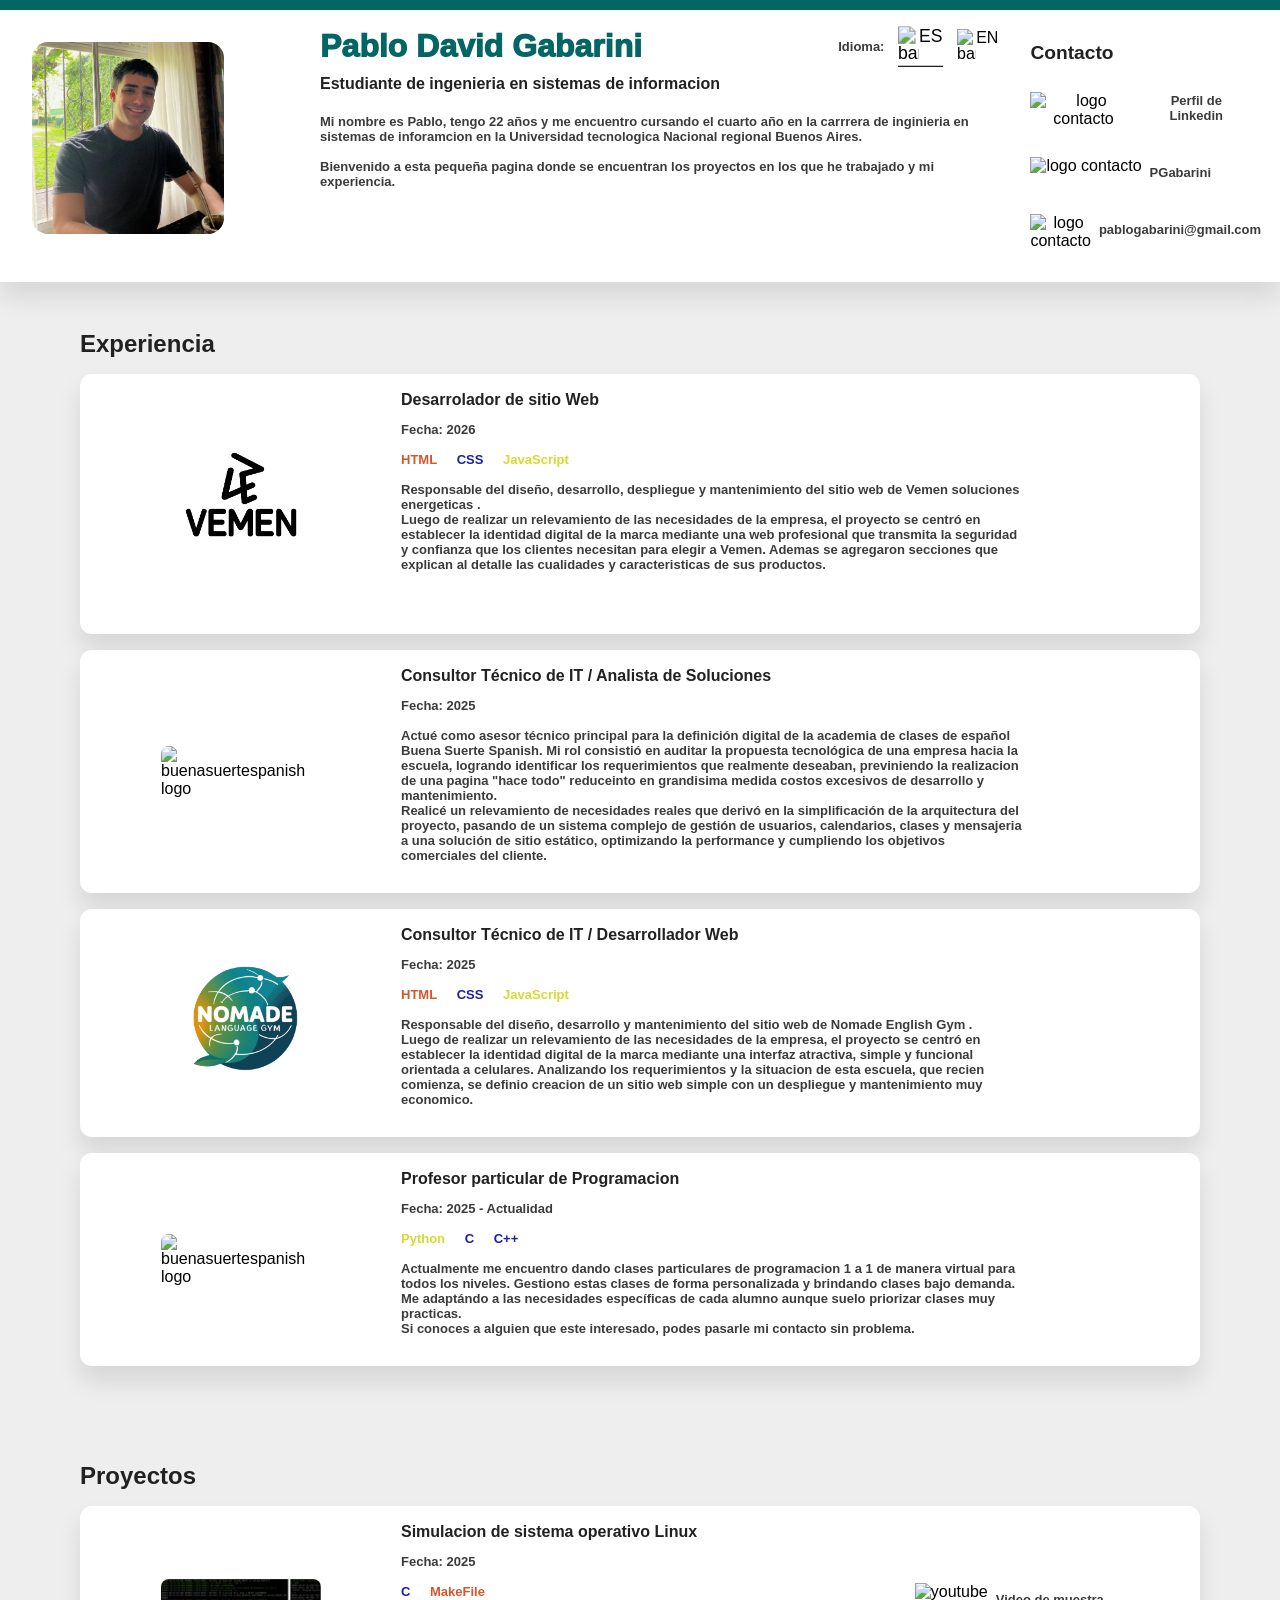
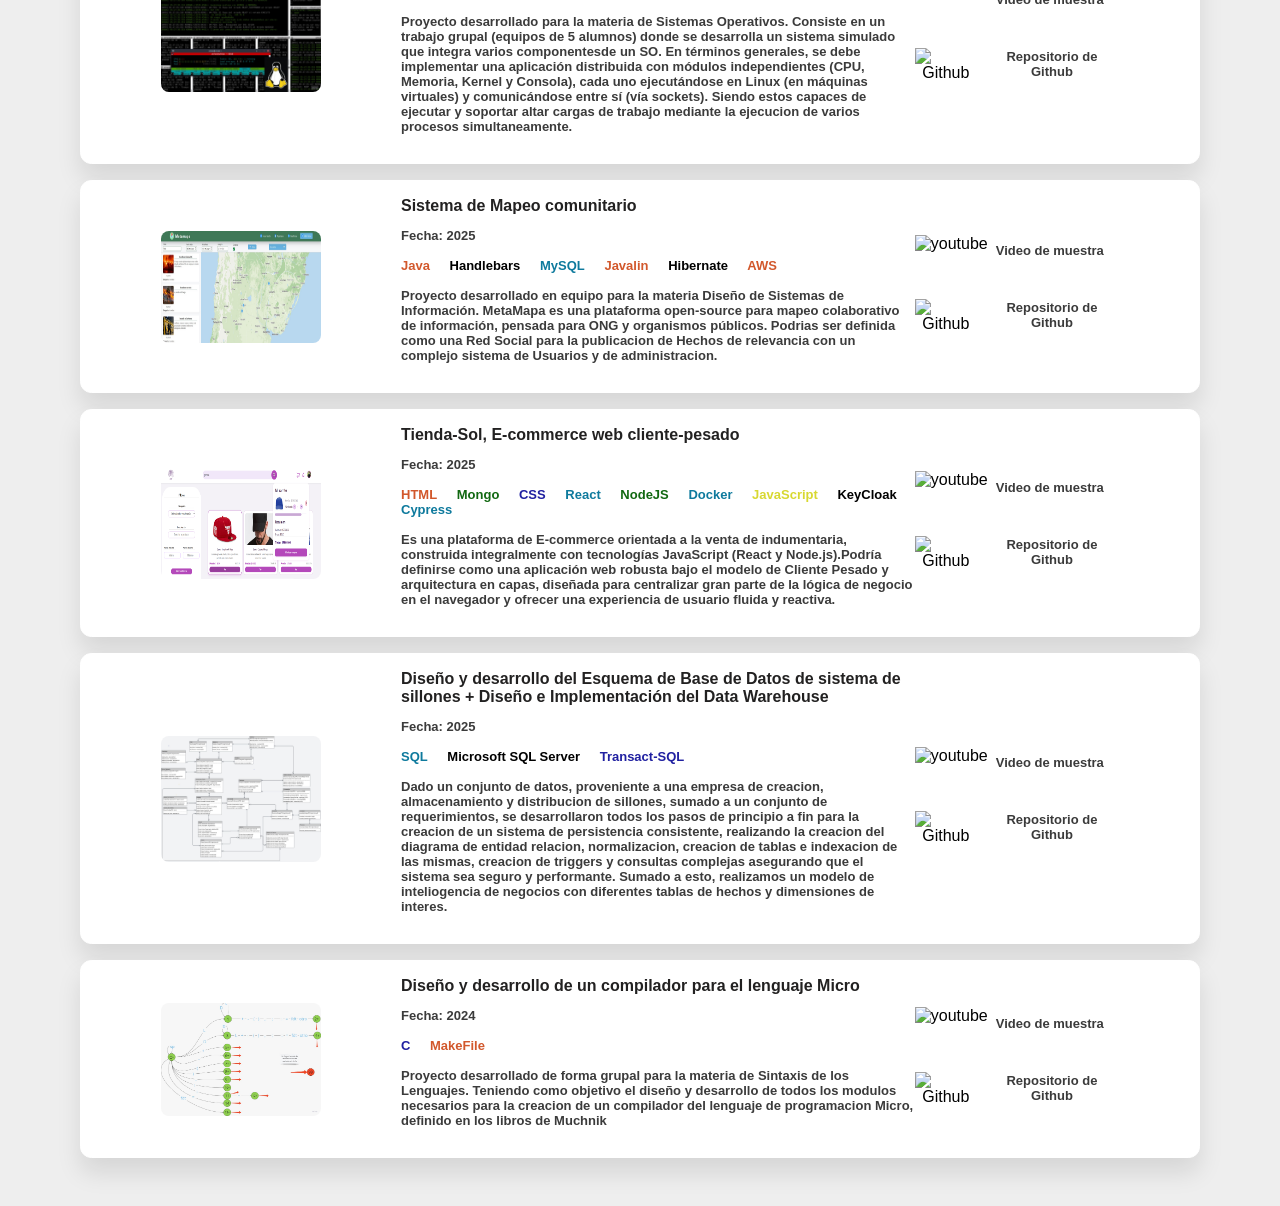
==== commit 0567e441: "agrego vemen" ====
--- a/index.html
+++ b/index.html
@@ -81,6 +81,33 @@
 <main class="main-content">
     <section class="seccionPrincipal experiencia">
         <h1>Experiencia</h1>
+
+        <div class="card experiencia">
+            <div class="img-info-container">
+                <div class="img-empresa">
+                    <img src="imagenes/vemen-logo-nombre2.png" alt="vemen logo">
+                </div>
+
+                <div class="descripcion-container">
+                    <h2>Desarrolador de sitio Web</h2>
+                    <p> Fecha: 2026
+                        <br><br>
+                        <span class="tecnologia naranja" >HTML</span> <span class="tecnologia azul">CSS</span> <span class="tecnologia amarillo">JavaScript</span> 
+                        <br><br>
+                        Responsable del diseño, desarrollo, despliegue y mantenimiento del sitio web de <a href="https://vemen.com" target="_blank"><b>Vemen soluciones energeticas </b></a>.
+                        <br>
+                        Luego de realizar un relevamiento de las necesidades de la empresa,
+                        el proyecto se centró en establecer 
+                        la identidad digital de la marca mediante una web profesional que transmita la seguridad y confianza que los clientes necesitan para elegir a Vemen.
+                        Ademas se agregaron secciones que explican al detalle las cualidades y caracteristicas de sus productos.
+                        </p>
+                </div>
+            </div>
+
+
+        </div>
+
+
         <div class="card experiencia">
             <div class="img-info-container">
                 <div class="img-empresa">
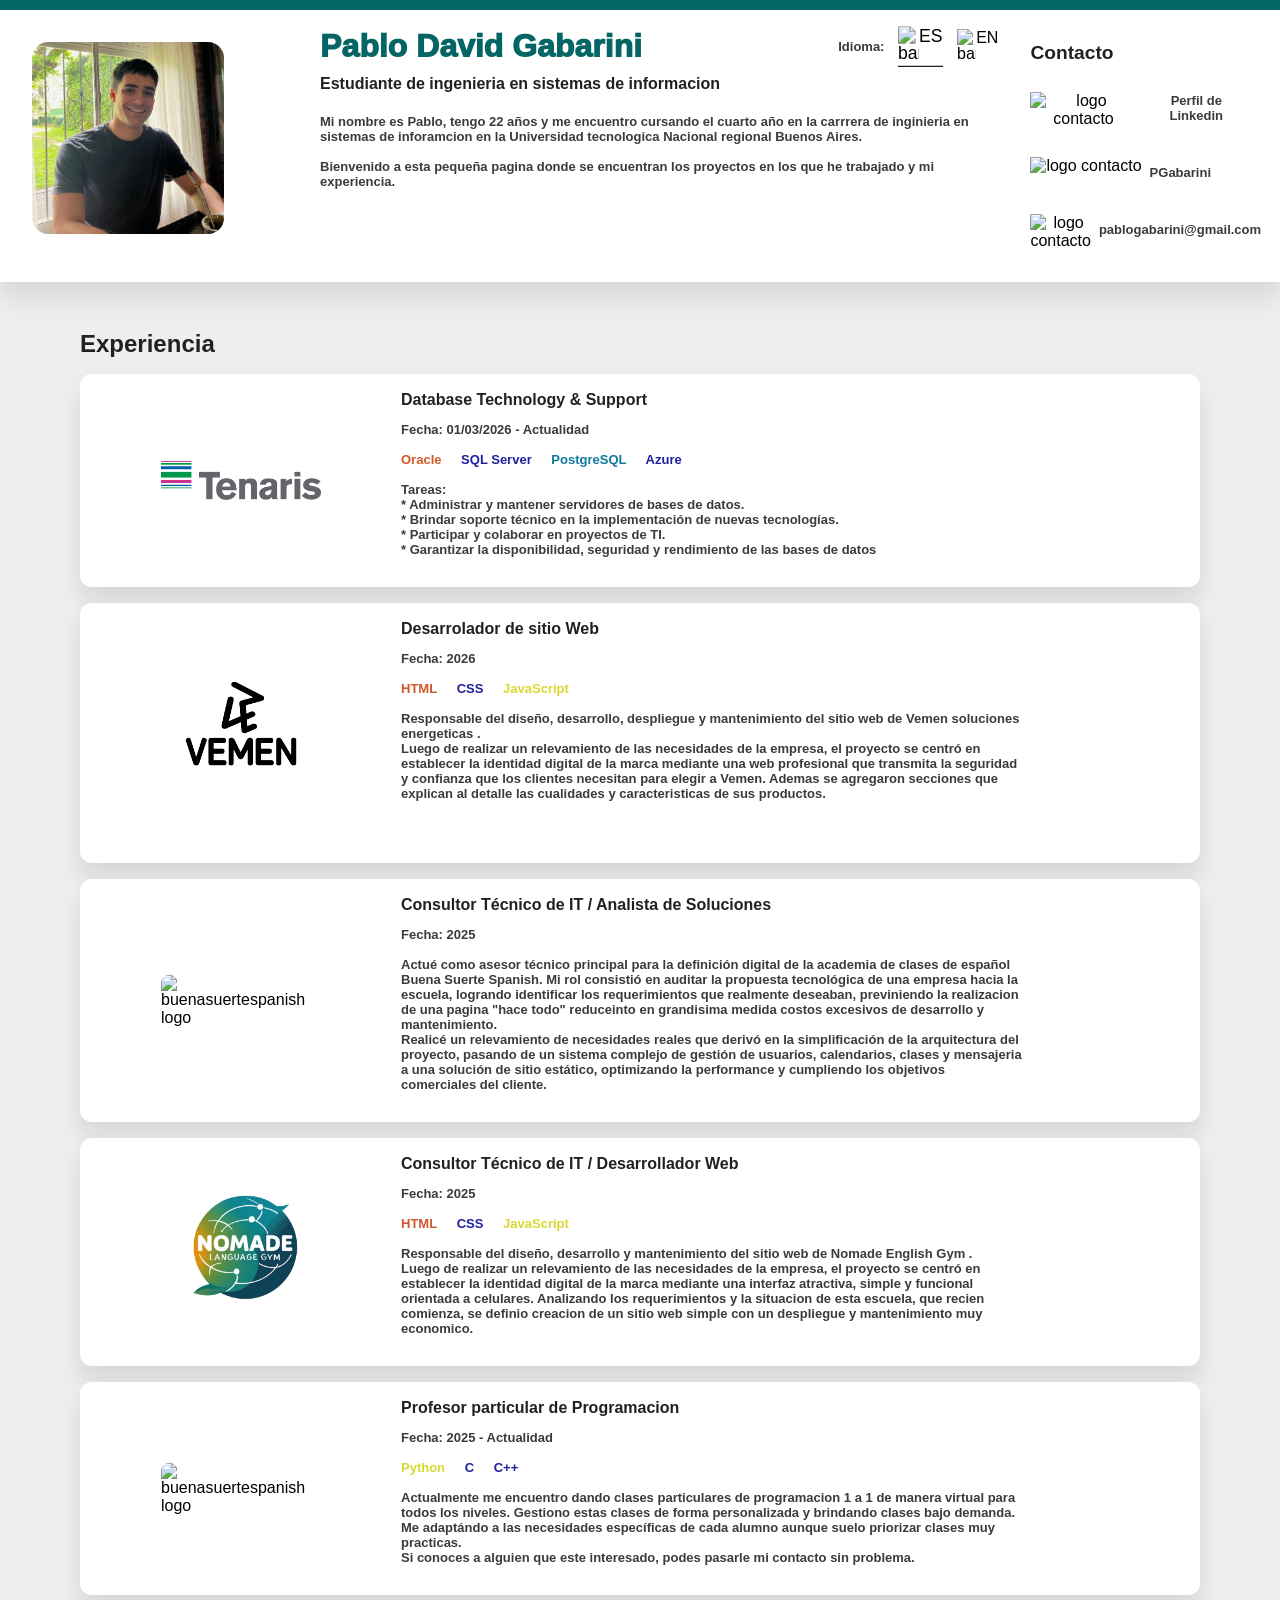
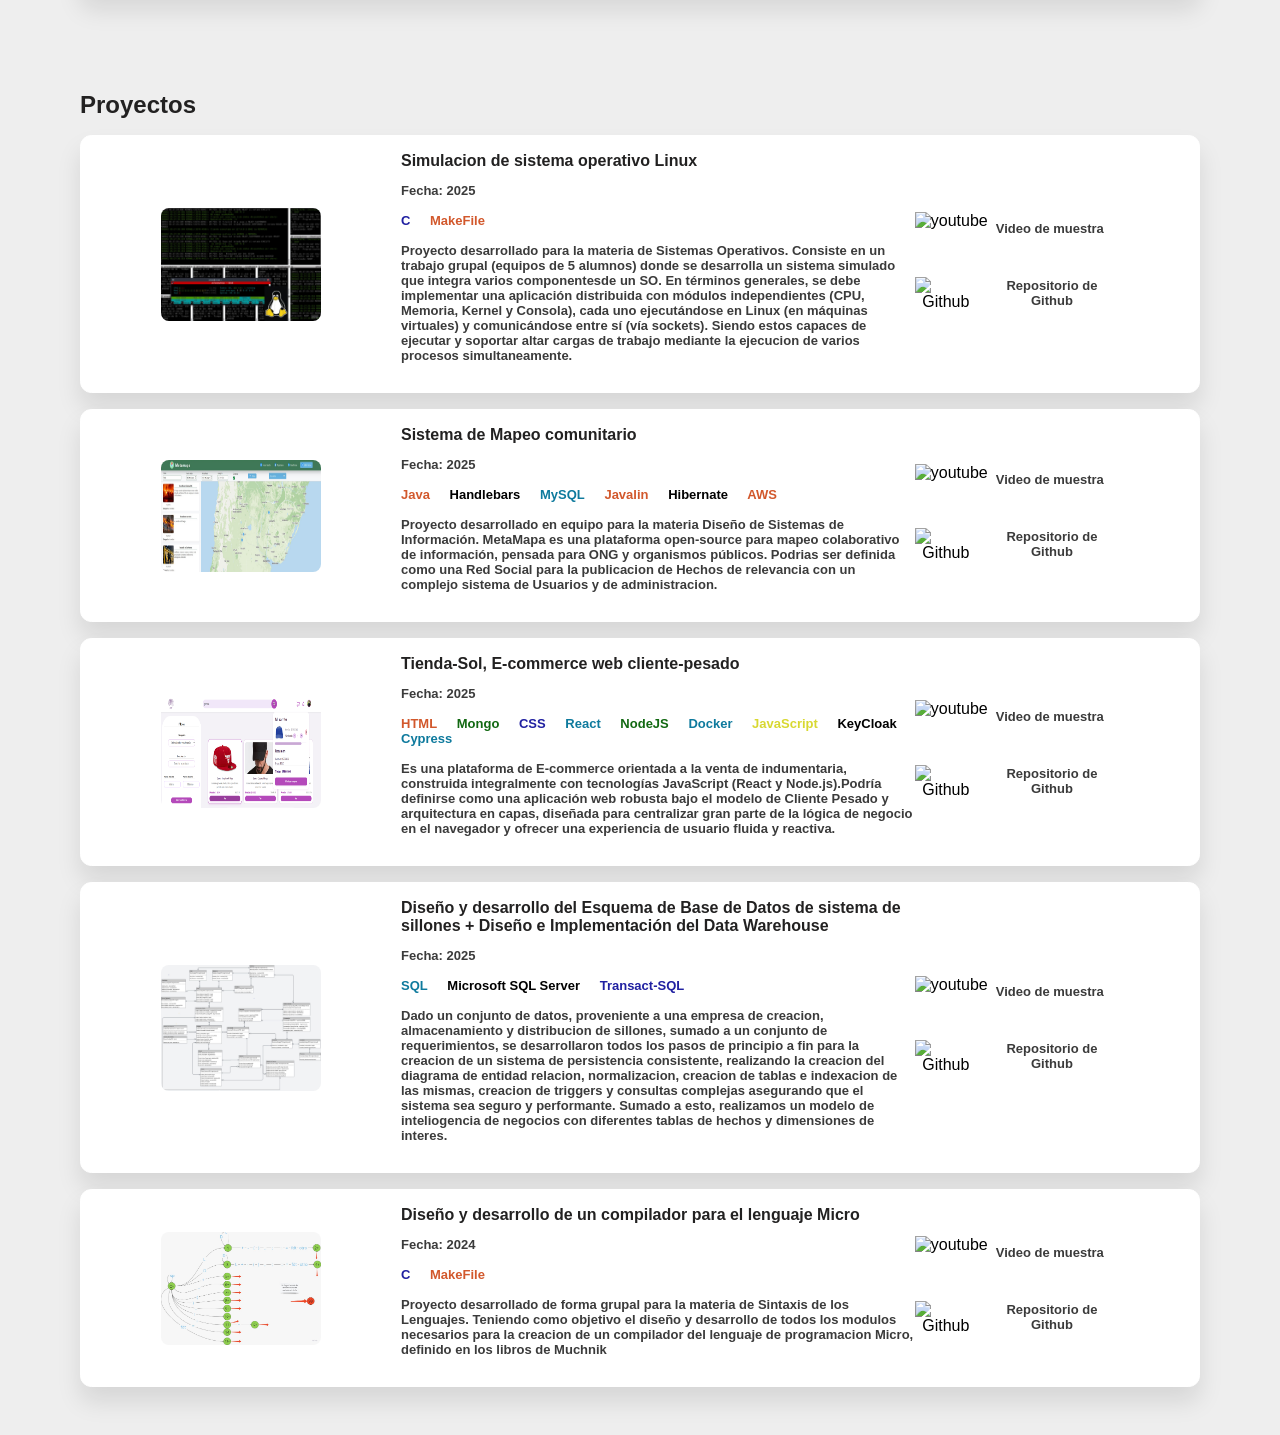
==== commit b3e502e6: "Tenaris exp" ====
--- a/index.html
+++ b/index.html
@@ -78,9 +78,40 @@
     </div>
 </header>
 
-<main class="main-content">
-    <section class="seccionPrincipal experiencia">
-        <h1>Experiencia</h1>
+    <main class="main-content">
+        <section class="seccionPrincipal experiencia">
+            <h1>Experiencia</h1>
+
+                    <div class="card experiencia">
+                <div class="img-info-container">
+                    <div class="img-empresa">
+                        <img src="imagenes/img-logo-tenaris.png" alt="vemen logo" style="border-radius: 0;">
+                    </div>
+
+                    <div class="descripcion-container">
+                        <h2>Database Technology & Support</h2>
+                        <p> Fecha: 01/03/2026 - Actualidad
+                            <br><br>
+                            <span class="tecnologia naranja" >Oracle</span> <span class="tecnologia azul">SQL Server</span> <span class="tecnologia celeste">PostgreSQL</span>
+                            <span class="tecnologia azul">Azure </span>
+                            <br><br>
+                            Tareas:
+                            <br>
+                            * Administrar y mantener servidores de bases de datos.
+                            <br>
+                            * Brindar soporte técnico en la implementación de nuevas tecnologías.
+                            <br>
+                            * Participar y colaborar en proyectos de TI.
+                            <br>
+                            * Garantizar la disponibilidad, seguridad y rendimiento de las bases de datos
+                            </p>
+                    </div>
+                </div>
+
+
+            </div>
+
+
 
         <div class="card experiencia">
             <div class="img-info-container">
